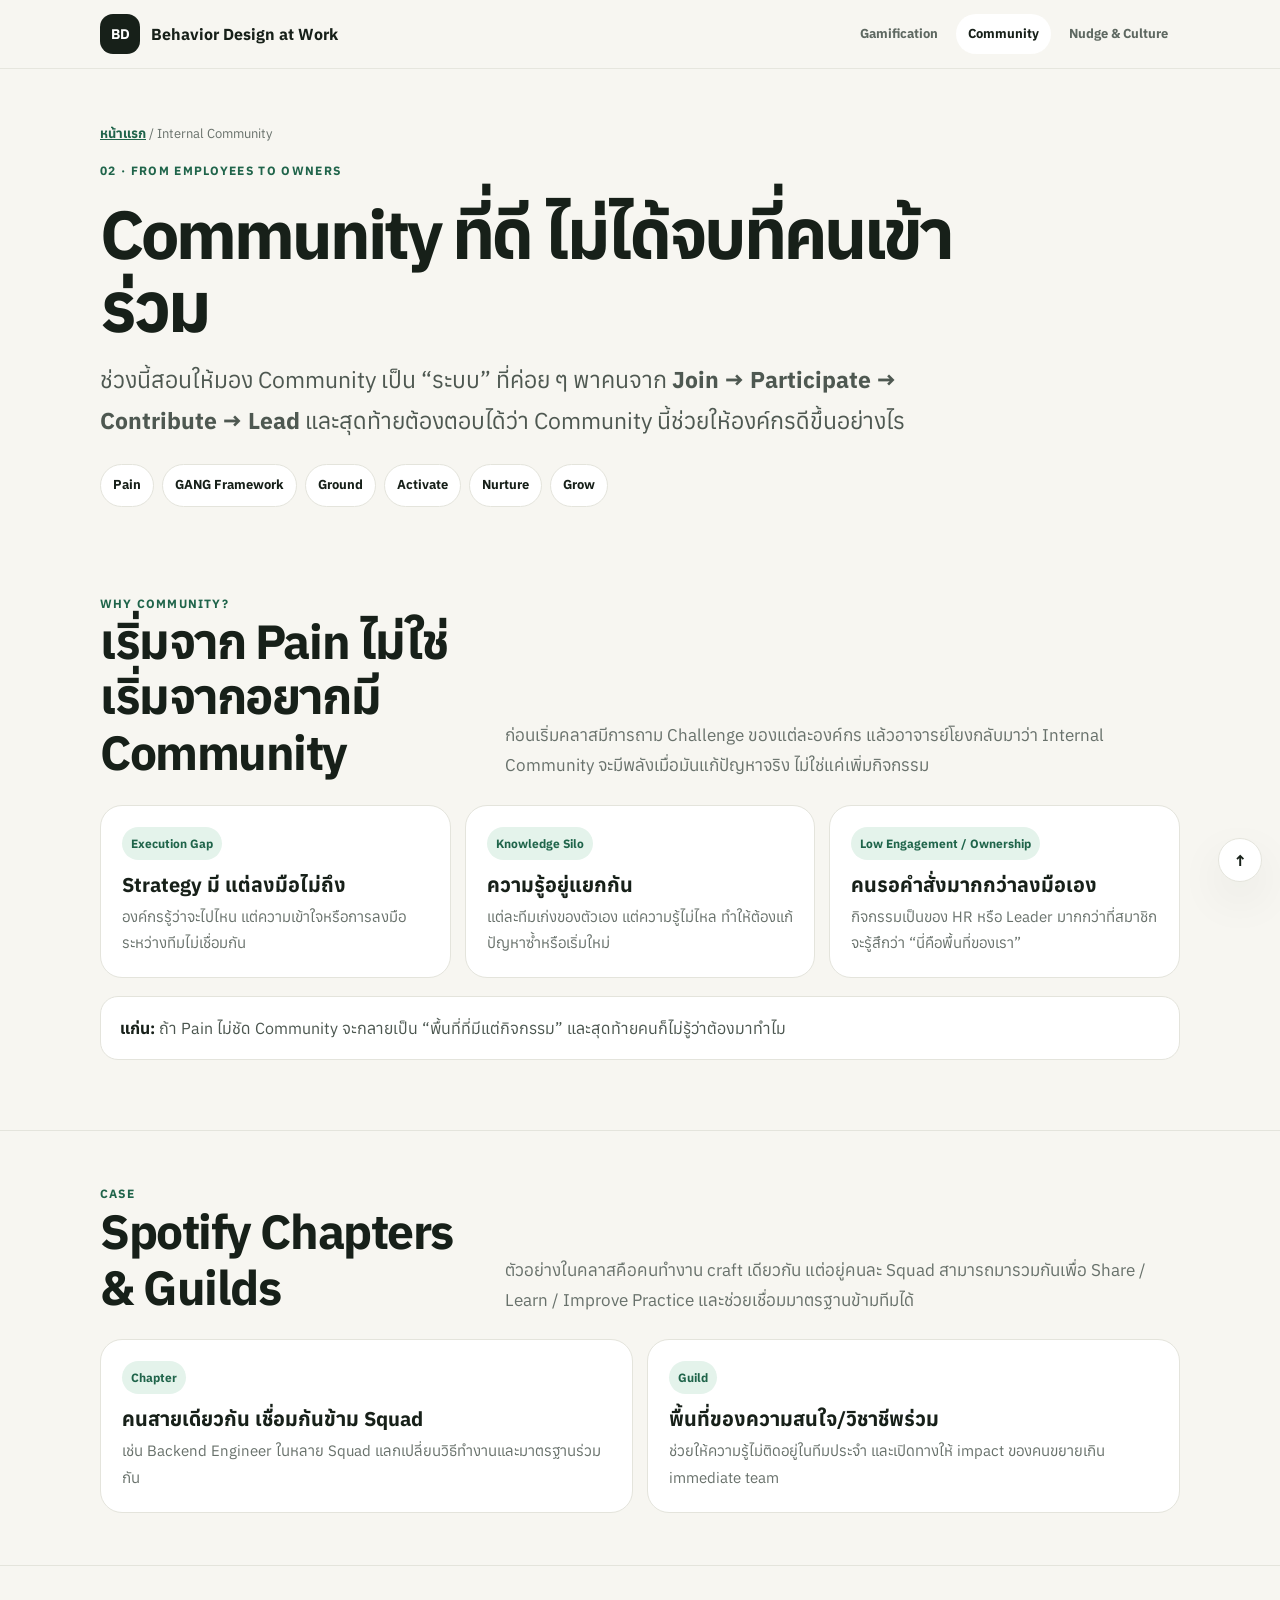
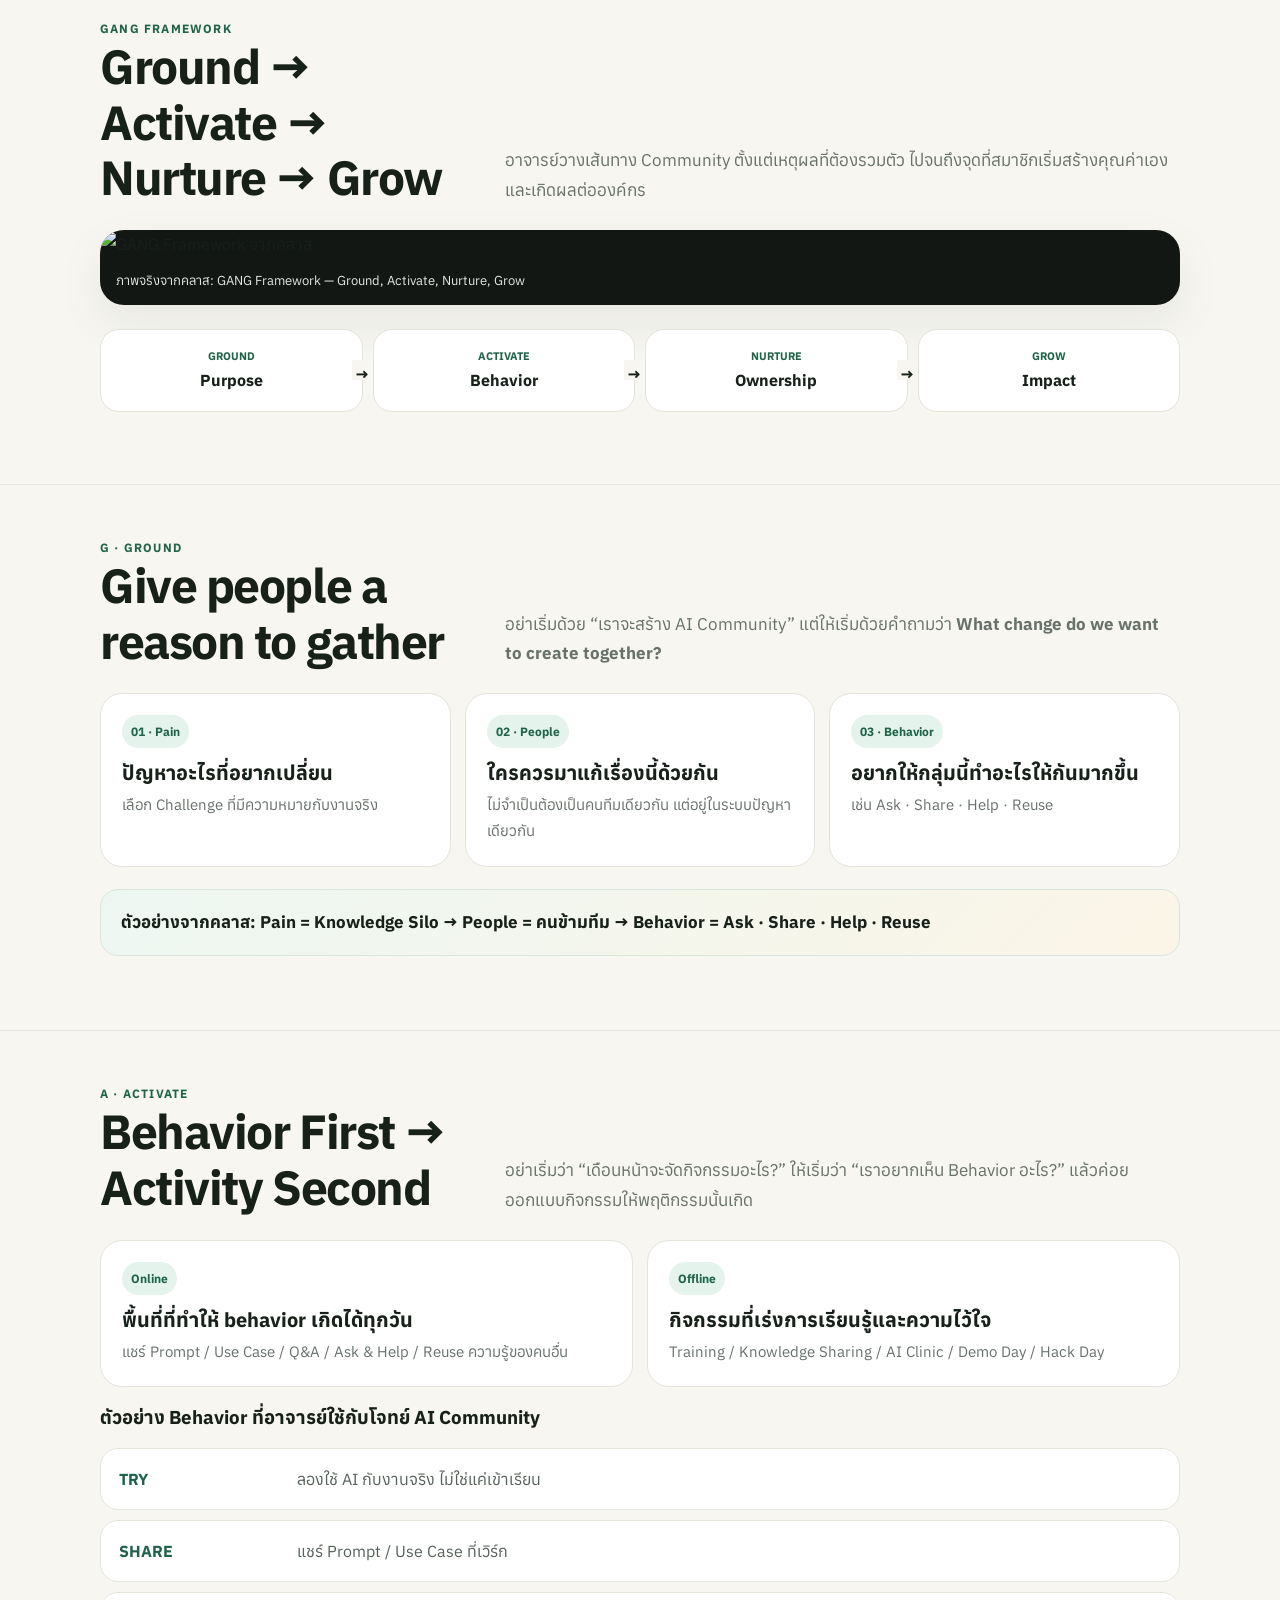
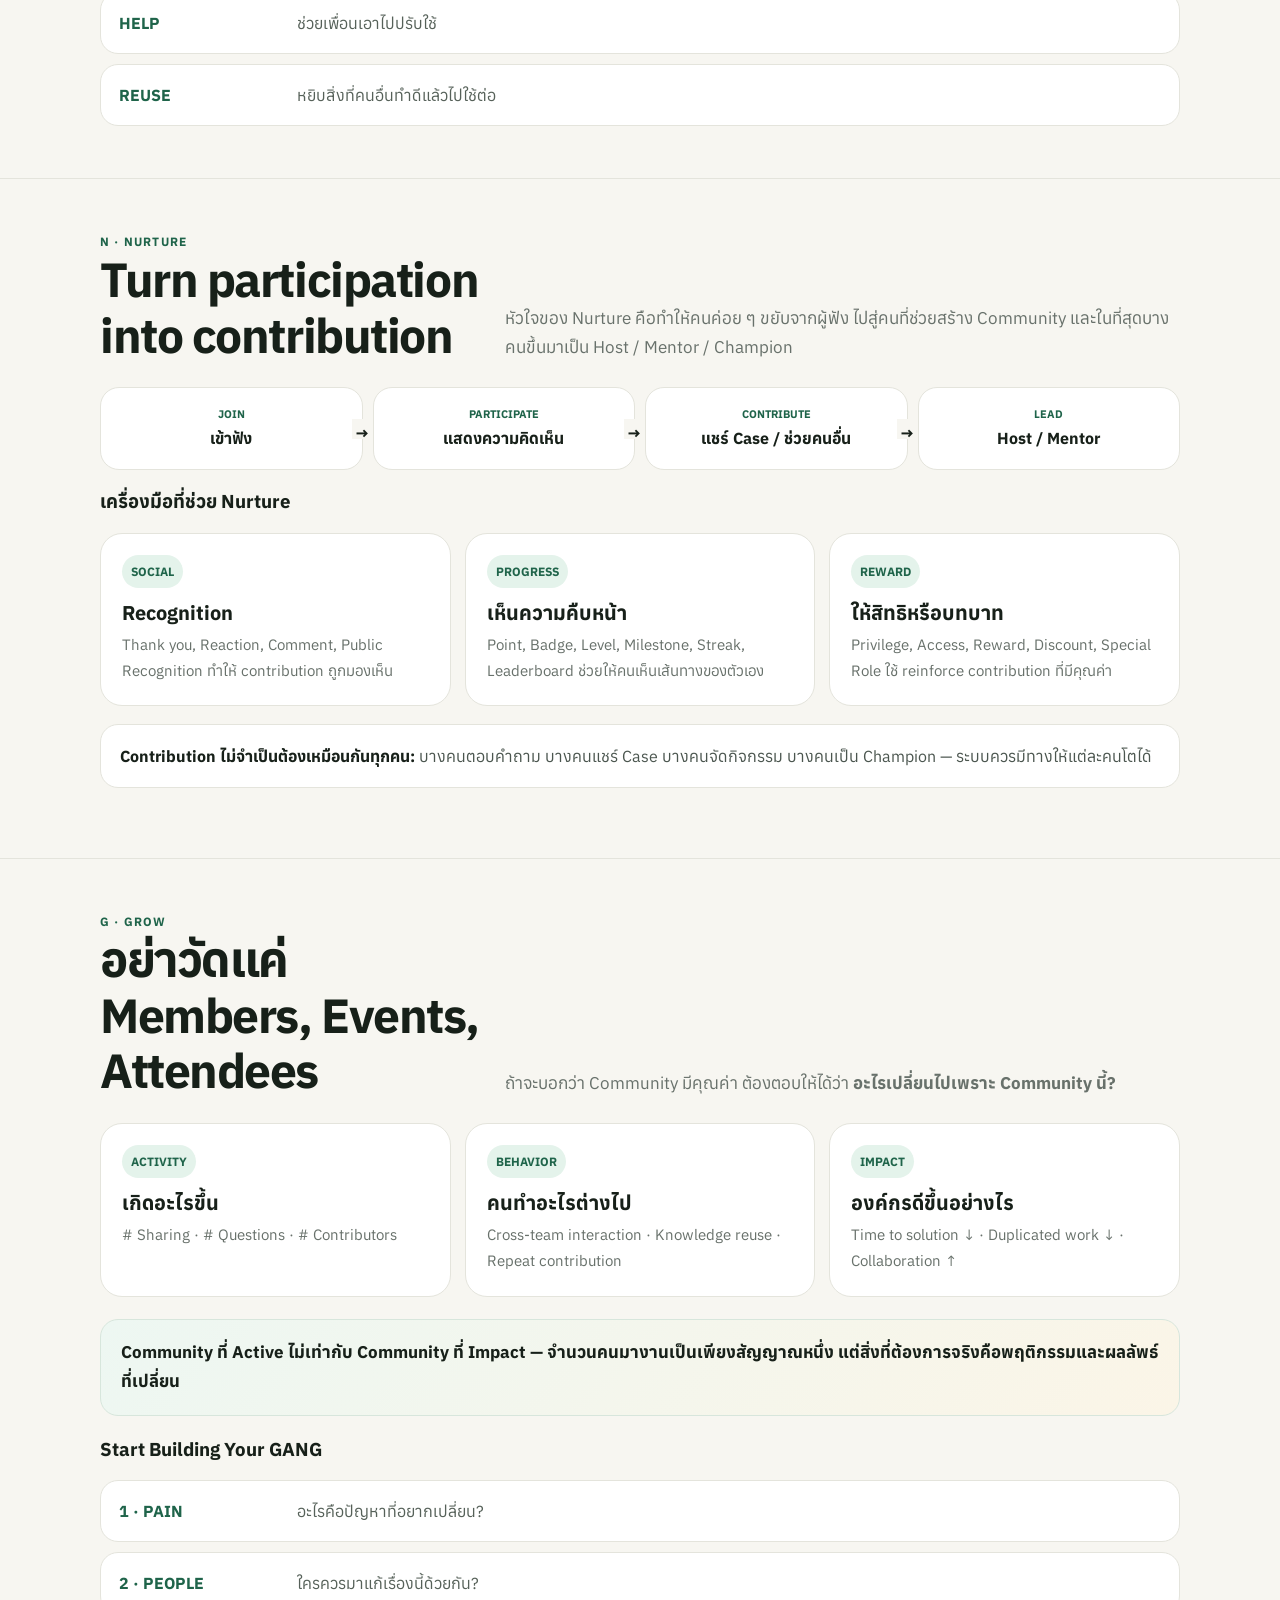
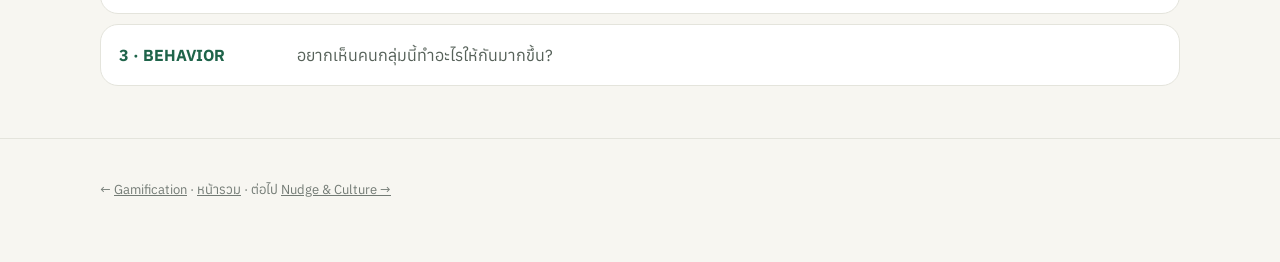
==== community.html @ e1702a8c "Add full Internal Community learning page" ====
<!doctype html><html lang="th"><head><meta charset="utf-8"><meta name="viewport" content="width=device-width,initial-scale=1"><meta name="theme-color" content="#f7f6f1"><title>Internal Community — Behavior Design at Work</title><meta name="description" content="สรุปคลาส Internal Community: Pain, Spotify Chapters & Guilds, GANG Framework, Ground Activate Nurture Grow และการวัด Impact"><link rel="stylesheet" href="style.css?v=20260823-3"></head><body id="top"><header class="top"><div class="wrap topin"><a class="brand" href="index.html"><span class="mark">BD</span><span>Behavior Design at Work</span></a><nav class="nav"><a href="gamification.html">Gamification</a><a class="active" href="community.html">Community</a><a href="nudge.html">Nudge & Culture</a></nav></div></header><main><section class="pageHero"><div class="wrap"><div class="crumb"><a href="index.html">หน้าแรก</a> / Internal Community</div><div class="eyebrow">02 · From Employees to Owners</div><h1>Community ที่ดี ไม่ได้จบที่คนเข้าร่วม</h1><p class="lead">ช่วงนี้สอนให้มอง Community เป็น “ระบบ” ที่ค่อย ๆ พาคนจาก <b>Join → Participate → Contribute → Lead</b> และสุดท้ายต้องตอบได้ว่า Community นี้ช่วยให้องค์กรดีขึ้นอย่างไร</p><div class="jump"><a href="#pain">Pain</a><a href="#gang">GANG Framework</a><a href="#ground">Ground</a><a href="#activate">Activate</a><a href="#nurture">Nurture</a><a href="#grow">Grow</a></div></div></section><section class="section" id="pain"><div class="wrap"><div class="sectionHead"><div><div class="kicker">Why Community?</div><h2>เริ่มจาก Pain ไม่ใช่เริ่มจากอยากมี Community</h2></div><p class="intro">ก่อนเริ่มคลาสมีการถาม Challenge ของแต่ละองค์กร แล้วอาจารย์โยงกลับมาว่า Internal Community จะมีพลังเมื่อมันแก้ปัญหาจริง ไม่ใช่แค่เพิ่มกิจกรรม</p></div><div class="grid3"><article class="concept"><span class="tag">Execution Gap</span><h3>Strategy มี แต่ลงมือไม่ถึง</h3><p>องค์กรรู้ว่าจะไปไหน แต่ความเข้าใจหรือการลงมือระหว่างทีมไม่เชื่อมกัน</p></article><article class="concept"><span class="tag">Knowledge Silo</span><h3>ความรู้อยู่แยกกัน</h3><p>แต่ละทีมเก่งของตัวเอง แต่ความรู้ไม่ไหล ทำให้ต้องแก้ปัญหาซ้ำหรือเริ่มใหม่</p></article><article class="concept"><span class="tag">Low Engagement / Ownership</span><h3>คนรอคำสั่งมากกว่าลงมือเอง</h3><p>กิจกรรมเป็นของ HR หรือ Leader มากกว่าที่สมาชิกจะรู้สึกว่า “นี่คือพื้นที่ของเรา”</p></article></div><div class="note"><b>แก่น:</b> ถ้า Pain ไม่ชัด Community จะกลายเป็น “พื้นที่ที่มีแต่กิจกรรม” และสุดท้ายคนก็ไม่รู้ว่าต้องมาทำไม</div></div></section><section class="section"><div class="wrap"><div class="sectionHead"><div><div class="kicker">Case</div><h2>Spotify Chapters & Guilds</h2></div><p class="intro">ตัวอย่างในคลาสคือคนทำงาน craft เดียวกัน แต่อยู่คนละ Squad สามารถมารวมกันเพื่อ Share / Learn / Improve Practice และช่วยเชื่อมมาตรฐานข้ามทีมได้</p></div><div class="grid2"><article class="concept"><span class="tag">Chapter</span><h3>คนสายเดียวกัน เชื่อมกันข้าม Squad</h3><p>เช่น Backend Engineer ในหลาย Squad แลกเปลี่ยนวิธีทำงานและมาตรฐานร่วมกัน</p></article><article class="concept"><span class="tag">Guild</span><h3>พื้นที่ของความสนใจ/วิชาชีพร่วม</h3><p>ช่วยให้ความรู้ไม่ติดอยู่ในทีมประจำ และเปิดทางให้ impact ของคนขยายเกิน immediate team</p></article></div></div></section><section class="section" id="gang"><div class="wrap"><div class="sectionHead"><div><div class="kicker">GANG Framework</div><h2>Ground → Activate → Nurture → Grow</h2></div><p class="intro">อาจารย์วางเส้นทาง Community ตั้งแต่เหตุผลที่ต้องรวมตัว ไปจนถึงจุดที่สมาชิกเริ่มสร้างคุณค่าเองและเกิดผลต่อองค์กร</p></div><figure class="figure"><img src="community.jpg?v=20260823-5" alt="GANG Framework จากคลาส"><figcaption class="figcap">ภาพจริงจากคลาส: GANG Framework — Ground, Activate, Nurture, Grow</figcaption></figure><div class="flow"><div class="step"><small>GROUND</small><strong>Purpose</strong></div><div class="step"><small>ACTIVATE</small><strong>Behavior</strong></div><div class="step"><small>NURTURE</small><strong>Ownership</strong></div><div class="step"><small>GROW</small><strong>Impact</strong></div></div></div></section><section class="section" id="ground"><div class="wrap"><div class="sectionHead"><div><div class="kicker">G · Ground</div><h2>Give people a reason to gather</h2></div><p class="intro">อย่าเริ่มด้วย “เราจะสร้าง AI Community” แต่ให้เริ่มด้วยคำถามว่า <b>What change do we want to create together?</b></p></div><div class="grid3"><article class="concept"><span class="tag">01 · Pain</span><h3>ปัญหาอะไรที่อยากเปลี่ยน</h3><p>เลือก Challenge ที่มีความหมายกับงานจริง</p></article><article class="concept"><span class="tag">02 · People</span><h3>ใครควรมาแก้เรื่องนี้ด้วยกัน</h3><p>ไม่จำเป็นต้องเป็นคนทีมเดียวกัน แต่อยู่ในระบบปัญหาเดียวกัน</p></article><article class="concept"><span class="tag">03 · Behavior</span><h3>อยากให้กลุ่มนี้ทำอะไรให้กันมากขึ้น</h3><p>เช่น Ask · Share · Help · Reuse</p></article></div><div class="callout">ตัวอย่างจากคลาส: Pain = Knowledge Silo → People = คนข้ามทีม → Behavior = Ask · Share · Help · Reuse</div></div></section><section class="section" id="activate"><div class="wrap"><div class="sectionHead"><div><div class="kicker">A · Activate</div><h2>Behavior First → Activity Second</h2></div><p class="intro">อย่าเริ่มว่า “เดือนหน้าจะจัดกิจกรรมอะไร?” ให้เริ่มว่า “เราอยากเห็น Behavior อะไร?” แล้วค่อยออกแบบกิจกรรมให้พฤติกรรมนั้นเกิด</p></div><div class="grid2"><article class="concept"><span class="tag">Online</span><h3>พื้นที่ที่ทำให้ behavior เกิดได้ทุกวัน</h3><p>แชร์ Prompt / Use Case / Q&A / Ask & Help / Reuse ความรู้ของคนอื่น</p></article><article class="concept"><span class="tag">Offline</span><h3>กิจกรรมที่เร่งการเรียนรู้และความไว้ใจ</h3><p>Training / Knowledge Sharing / AI Clinic / Demo Day / Hack Day</p></article></div><h3>ตัวอย่าง Behavior ที่อาจารย์ใช้กับโจทย์ AI Community</h3><div class="list"><div class="row"><b>TRY</b><p>ลองใช้ AI กับงานจริง ไม่ใช่แค่เข้าเรียน</p></div><div class="row"><b>SHARE</b><p>แชร์ Prompt / Use Case ที่เวิร์ก</p></div><div class="row"><b>HELP</b><p>ช่วยเพื่อนเอาไปปรับใช้</p></div><div class="row"><b>REUSE</b><p>หยิบสิ่งที่คนอื่นทำดีแล้วไปใช้ต่อ</p></div></div></div></section><section class="section" id="nurture"><div class="wrap"><div class="sectionHead"><div><div class="kicker">N · Nurture</div><h2>Turn participation into contribution</h2></div><p class="intro">หัวใจของ Nurture คือทำให้คนค่อย ๆ ขยับจากผู้ฟัง ไปสู่คนที่ช่วยสร้าง Community และในที่สุดบางคนขึ้นมาเป็น Host / Mentor / Champion</p></div><div class="flow"><div class="step"><small>JOIN</small><strong>เข้าฟัง</strong></div><div class="step"><small>PARTICIPATE</small><strong>แสดงความคิดเห็น</strong></div><div class="step"><small>CONTRIBUTE</small><strong>แชร์ Case / ช่วยคนอื่น</strong></div><div class="step"><small>LEAD</small><strong>Host / Mentor</strong></div></div><h3>เครื่องมือที่ช่วย Nurture</h3><div class="grid3"><article class="concept"><span class="tag">SOCIAL</span><h3>Recognition</h3><p>Thank you, Reaction, Comment, Public Recognition ทำให้ contribution ถูกมองเห็น</p></article><article class="concept"><span class="tag">PROGRESS</span><h3>เห็นความคืบหน้า</h3><p>Point, Badge, Level, Milestone, Streak, Leaderboard ช่วยให้คนเห็นเส้นทางของตัวเอง</p></article><article class="concept"><span class="tag">REWARD</span><h3>ให้สิทธิหรือบทบาท</h3><p>Privilege, Access, Reward, Discount, Special Role ใช้ reinforce contribution ที่มีคุณค่า</p></article></div><div class="note"><b>Contribution ไม่จำเป็นต้องเหมือนกันทุกคน:</b> บางคนตอบคำถาม บางคนแชร์ Case บางคนจัดกิจกรรม บางคนเป็น Champion — ระบบควรมีทางให้แต่ละคนโตได้</div></div></section><section class="section" id="grow"><div class="wrap"><div class="sectionHead"><div><div class="kicker">G · Grow</div><h2>อย่าวัดแค่ Members, Events, Attendees</h2></div><p class="intro">ถ้าจะบอกว่า Community มีคุณค่า ต้องตอบให้ได้ว่า <b>อะไรเปลี่ยนไปเพราะ Community นี้?</b></p></div><div class="grid3"><article class="concept"><span class="tag">ACTIVITY</span><h3>เกิดอะไรขึ้น</h3><p># Sharing · # Questions · # Contributors</p></article><article class="concept"><span class="tag">BEHAVIOR</span><h3>คนทำอะไรต่างไป</h3><p>Cross-team interaction · Knowledge reuse · Repeat contribution</p></article><article class="concept"><span class="tag">IMPACT</span><h3>องค์กรดีขึ้นอย่างไร</h3><p>Time to solution ↓ · Duplicated work ↓ · Collaboration ↑</p></article></div><div class="callout">Community ที่ Active ไม่เท่ากับ Community ที่ Impact — จำนวนคนมางานเป็นเพียงสัญญาณหนึ่ง แต่สิ่งที่ต้องการจริงคือพฤติกรรมและผลลัพธ์ที่เปลี่ยน</div><h3>Start Building Your GANG</h3><div class="list"><div class="row"><b>1 · PAIN</b><p>อะไรคือปัญหาที่อยากเปลี่ยน?</p></div><div class="row"><b>2 · PEOPLE</b><p>ใครควรมาแก้เรื่องนี้ด้วยกัน?</p></div><div class="row"><b>3 · BEHAVIOR</b><p>อยากเห็นคนกลุ่มนี้ทำอะไรให้กันมากขึ้น?</p></div></div></div></section></main><footer class="footer"><div class="wrap">← <a href="gamification.html">Gamification</a> · <a href="index.html">หน้ารวม</a> · ต่อไป <a href="nudge.html">Nudge & Culture →</a></div></footer><a class="backtop" href="#top">↑</a></body></html>
---- style.css ----
@import url('https://fonts.googleapis.com/css2?family=Anuphan:wght@400;500;600;700;800&display=swap');
:root{--bg:#f7f6f1;--paper:#fffefa;--ink:#172019;--muted:#68716b;--line:#e4e4dc;--green:#1f644a;--mint:#e4f3eb;--blue:#315d86;--bluebg:#eaf1f7;--gold:#9d711a;--goldbg:#f7edd9;--red:#944246;--redbg:#f6e8e8;--shadow:0 18px 48px rgba(26,38,30,.07)}*{box-sizing:border-box}html{scroll-behavior:smooth}body{margin:0;background:var(--bg);color:var(--ink);font-family:'Anuphan',system-ui,sans-serif;line-height:1.75;-webkit-font-smoothing:antialiased}a{color:inherit}img{max-width:100%;display:block}.wrap{width:min(1080px,calc(100% - 32px));margin:auto}.top{position:sticky;top:0;z-index:60;background:rgba(247,246,241,.94);backdrop-filter:blur(16px);border-bottom:1px solid rgba(228,228,220,.9)}.topin{min-height:68px;display:flex;align-items:center;gap:14px}.brand{display:flex;align-items:center;gap:11px;text-decoration:none;font-weight:800}.mark{width:40px;height:40px;border-radius:13px;background:var(--ink);color:white;display:grid;place-items:center;font-size:14px;font-weight:800}.nav{margin-left:auto;display:flex;gap:6px;align-items:center}.nav a{text-decoration:none;color:#5e6861;font-size:13px;font-weight:700;padding:9px 12px;border-radius:999px}.nav a:hover,.nav a.active{background:white;color:var(--ink)}.hero{padding:64px 0 38px}.eyebrow{font-size:12px;font-weight:800;letter-spacing:.11em;text-transform:uppercase;color:var(--green)}.event{display:inline-flex;margin-top:12px;border:1px solid var(--line);background:#fff;border-radius:999px;padding:8px 12px;color:#49534d;font-size:13px;font-weight:600}h1{font-size:clamp(42px,7vw,76px);line-height:1.07;letter-spacing:-.045em;margin:17px 0 16px;max-width:930px}h2{font-size:clamp(30px,4.3vw,48px);line-height:1.16;letter-spacing:-.03em;margin:0}h3{line-height:1.25}.lead{font-size:clamp(18px,2.1vw,23px);color:#4e5851;max-width:880px;margin:0}.pageHero{padding:54px 0 34px}.pageHero h1{font-size:clamp(40px,6vw,68px)}.crumb{font-size:13px;color:var(--muted);margin-bottom:14px}.crumb a{color:var(--green);font-weight:700}.jump{display:flex;gap:8px;flex-wrap:wrap;margin-top:24px}.jump a{font-size:13px;text-decoration:none;font-weight:700;background:white;border:1px solid var(--line);padding:9px 12px;border-radius:999px}.heroGrid{display:grid;grid-template-columns:1.08fr .92fr;gap:20px;margin-top:34px;align-items:stretch}.card,.photo,.summary{background:var(--paper);border:1px solid var(--line);border-radius:26px;box-shadow:var(--shadow)}.summary{padding:27px}.summary h3{margin:0 0 10px;font-size:21px}.summary ul{margin:0;padding-left:1.15em}.summary li{margin:8px 0}.photo{overflow:hidden;position:relative;min-height:320px}.photo img{width:100%;height:100%;object-fit:cover}.cap{position:absolute;left:13px;bottom:13px;color:#fff;background:rgba(16,22,18,.82);border-radius:999px;padding:7px 11px;font-size:12px;font-weight:600}.section{padding:52px 0}.section+.section{border-top:1px solid var(--line)}.sectionHead{display:grid;grid-template-columns:.72fr 1.28fr;gap:26px;align-items:end;margin-bottom:24px}.kicker{font-size:12px;font-weight:800;letter-spacing:.1em;text-transform:uppercase;color:var(--green)}.intro{margin:0;color:var(--muted);font-size:17px;max-width:720px}.quick{display:grid;grid-template-columns:repeat(3,1fr);gap:12px;margin:22px 0}.q{background:white;border:1px solid var(--line);border-radius:20px;padding:19px}.q b{display:block;color:var(--green);font-size:14px;margin-bottom:6px}.q p{margin:0;color:#505b53;font-size:15px}.figure{margin:24px 0;background:#121714;border-radius:24px;overflow:hidden;box-shadow:var(--shadow)}.figure img{width:100%;max-height:590px;object-fit:cover}.figcap{padding:12px 16px;color:#e2e7e3;font-size:13px}.grid2{display:grid;grid-template-columns:repeat(2,1fr);gap:14px}.grid3{display:grid;grid-template-columns:repeat(3,1fr);gap:14px}.concept{background:white;border:1px solid var(--line);border-radius:22px;padding:21px}.concept .tag{display:inline-flex;padding:6px 9px;border-radius:999px;background:var(--mint);color:var(--green);font-size:12px;font-weight:800}.concept h3{font-size:20px;margin:12px 0 7px}.concept p{margin:0;color:var(--muted);font-size:15px}.use{margin-top:13px;padding-top:13px;border-top:1px dashed var(--line);font-size:14px;color:#3f4a42}.toolkit{display:grid;grid-template-columns:repeat(3,1fr);gap:14px}.group{background:white;border:1px solid var(--line);border-radius:23px;padding:21px}.group.m{border-top:5px solid var(--green)}.group.a{border-top:5px solid var(--blue)}.group.f{border-top:5px solid var(--gold)}.group h3{font-size:21px;margin:0}.group>.desc{font-size:14px;color:var(--muted);margin:4px 0 15px}.chips{display:flex;flex-direction:column;gap:9px}.chip{padding:12px;border-radius:14px;background:#f4f4ef;border:1px solid #e8e8e1}.chip strong{display:block;font-size:14px}.chip span{display:block;font-size:13px;color:#69726c;margin-top:3px}.flow{display:grid;grid-template-columns:repeat(4,1fr);gap:10px;margin:20px 0}.step{background:#fff;border:1px solid var(--line);border-radius:19px;text-align:center;padding:17px;position:relative}.step small{display:block;color:var(--green);font-weight:800;font-size:11px}.step strong{font-size:16px}.step:not(:last-child):after{content:'→';position:absolute;right:-10px;top:50%;transform:translateY(-50%);width:20px;height:20px;background:var(--bg);display:grid;place-items:center;font-weight:900}.callout{margin:22px 0;padding:18px 20px;border-radius:18px;background:linear-gradient(135deg,#edf7f2,#fbf5e7);border:1px solid #d7e6dc;font-size:17px;font-weight:700}.note{margin:18px 0;padding:17px 19px;border-radius:18px;background:#fff;border:1px solid var(--line);color:#4b564f}.note b{color:var(--ink)}.east{display:grid;grid-template-columns:repeat(4,1fr);gap:11px}.e{background:white;border:1px solid var(--line);border-radius:20px;padding:18px}.e strong{display:block;font-size:24px;margin-bottom:5px}.e p{margin:0;color:var(--muted);font-size:14px}.e.easy{border-top:5px solid var(--green)}.e.att{border-top:5px solid var(--gold)}.e.soc{border-top:5px solid var(--blue)}.e.time{border-top:5px solid var(--red)}.list{display:grid;gap:10px}.row{display:grid;grid-template-columns:160px 1fr;gap:18px;background:white;border:1px solid var(--line);border-radius:18px;padding:16px 18px}.row b{color:var(--green)}.row p{margin:0;color:#566159}.ctaGrid{display:grid;grid-template-columns:repeat(3,1fr);gap:14px;margin-top:24px}.topic{display:block;text-decoration:none;background:white;border:1px solid var(--line);border-radius:24px;padding:23px;transition:.18s ease;box-shadow:0 10px 30px rgba(25,35,29,.04)}.topic:hover{transform:translateY(-3px);box-shadow:var(--shadow)}.topic .num{font-size:12px;color:var(--green);font-weight:800;letter-spacing:.08em}.topic h3{font-size:24px;margin:9px 0 7px}.topic p{margin:0;color:var(--muted)}.topic .go{display:inline-flex;margin-top:15px;color:var(--green);font-weight:800;font-size:14px}.footer{padding:40px 0 60px;color:#737b75;font-size:13px;border-top:1px solid var(--line)}.backtop{position:fixed;right:18px;bottom:18px;width:44px;height:44px;border-radius:50%;background:white;border:1px solid var(--line);display:grid;place-items:center;text-decoration:none;box-shadow:var(--shadow);font-weight:900}
@media(max-width:820px){.wrap{width:min(100% - 24px,1080px)}.topin{min-height:62px}.nav{display:none}.hero,.pageHero{padding-top:40px}.hero h1,.pageHero h1{font-size:42px}.heroGrid,.sectionHead{grid-template-columns:1fr}.photo{min-height:235px}.quick,.grid2,.grid3,.toolkit,.east,.ctaGrid{grid-template-columns:1fr}.flow{grid-template-columns:1fr 1fr}.step:nth-child(2):after{display:none}.section{padding:42px 0}.intro{font-size:16px}.row{grid-template-columns:1fr;gap:5px}.figure img{max-height:none}}
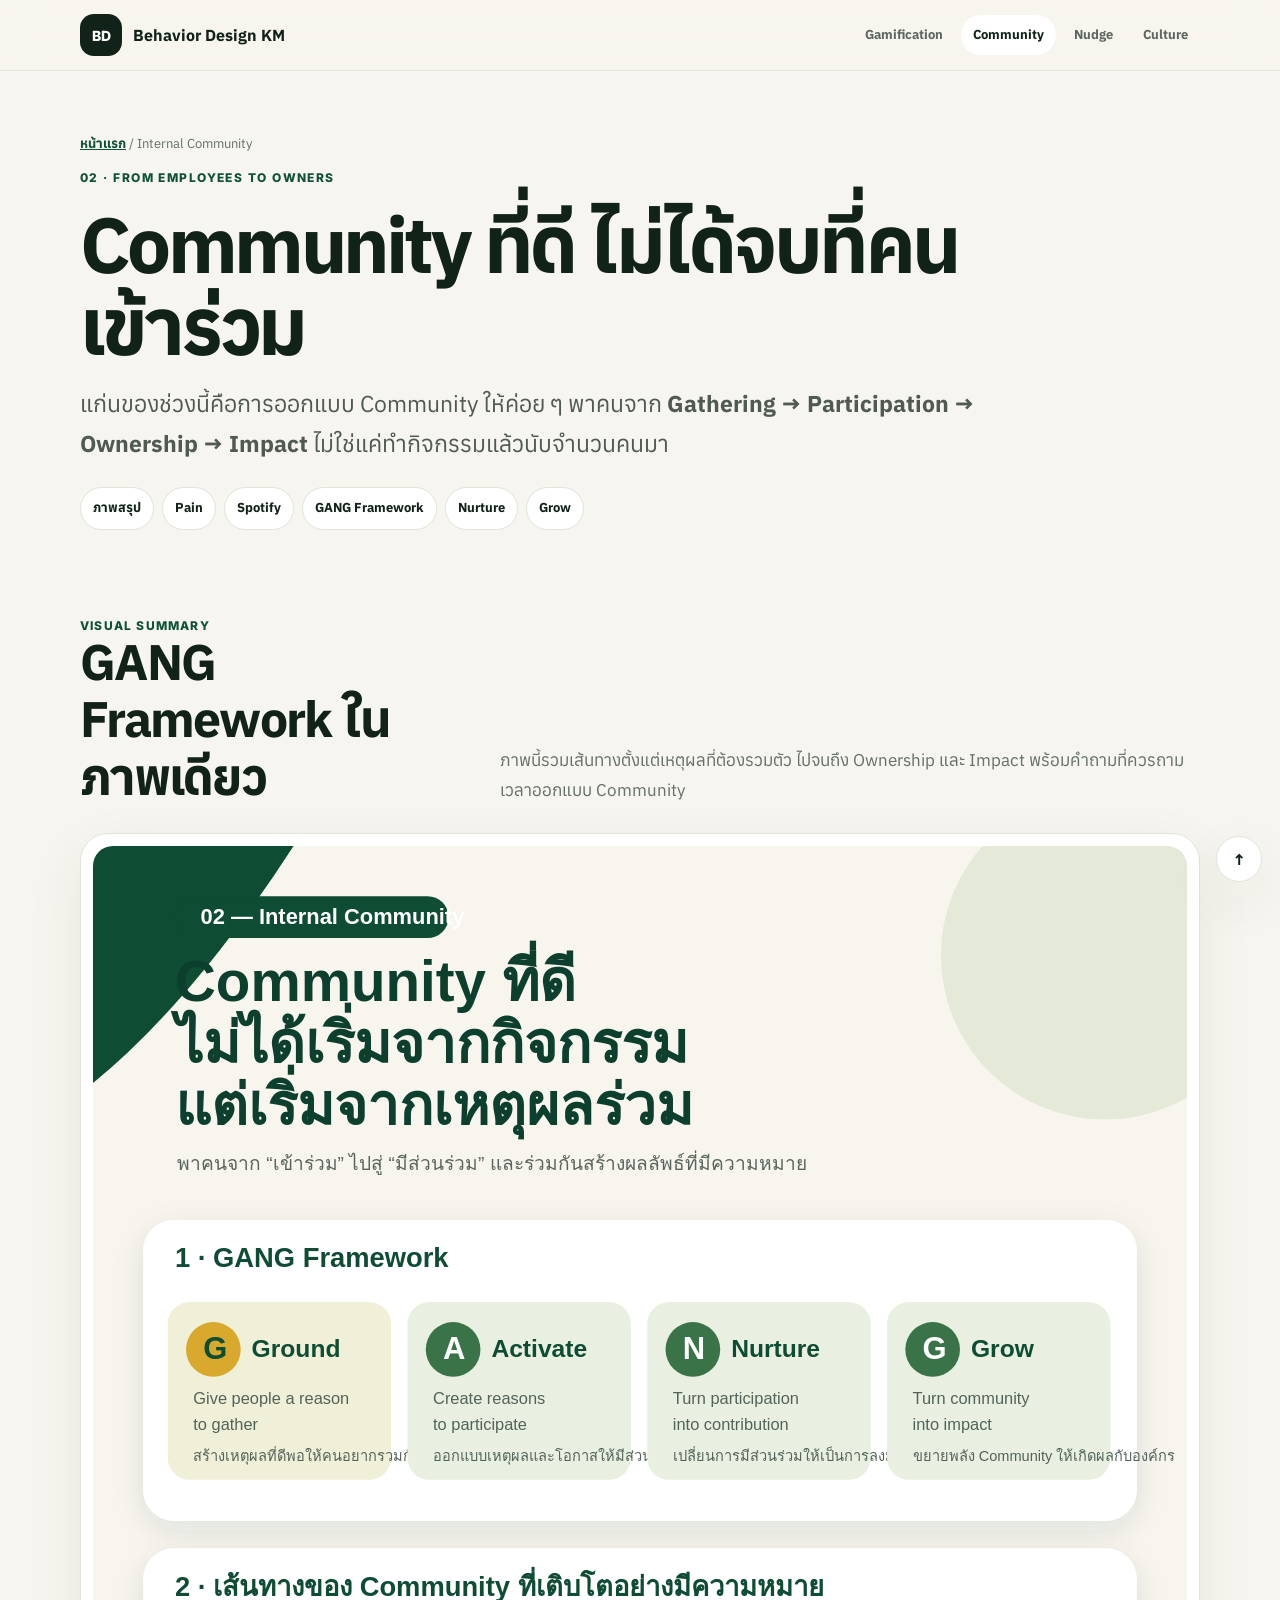
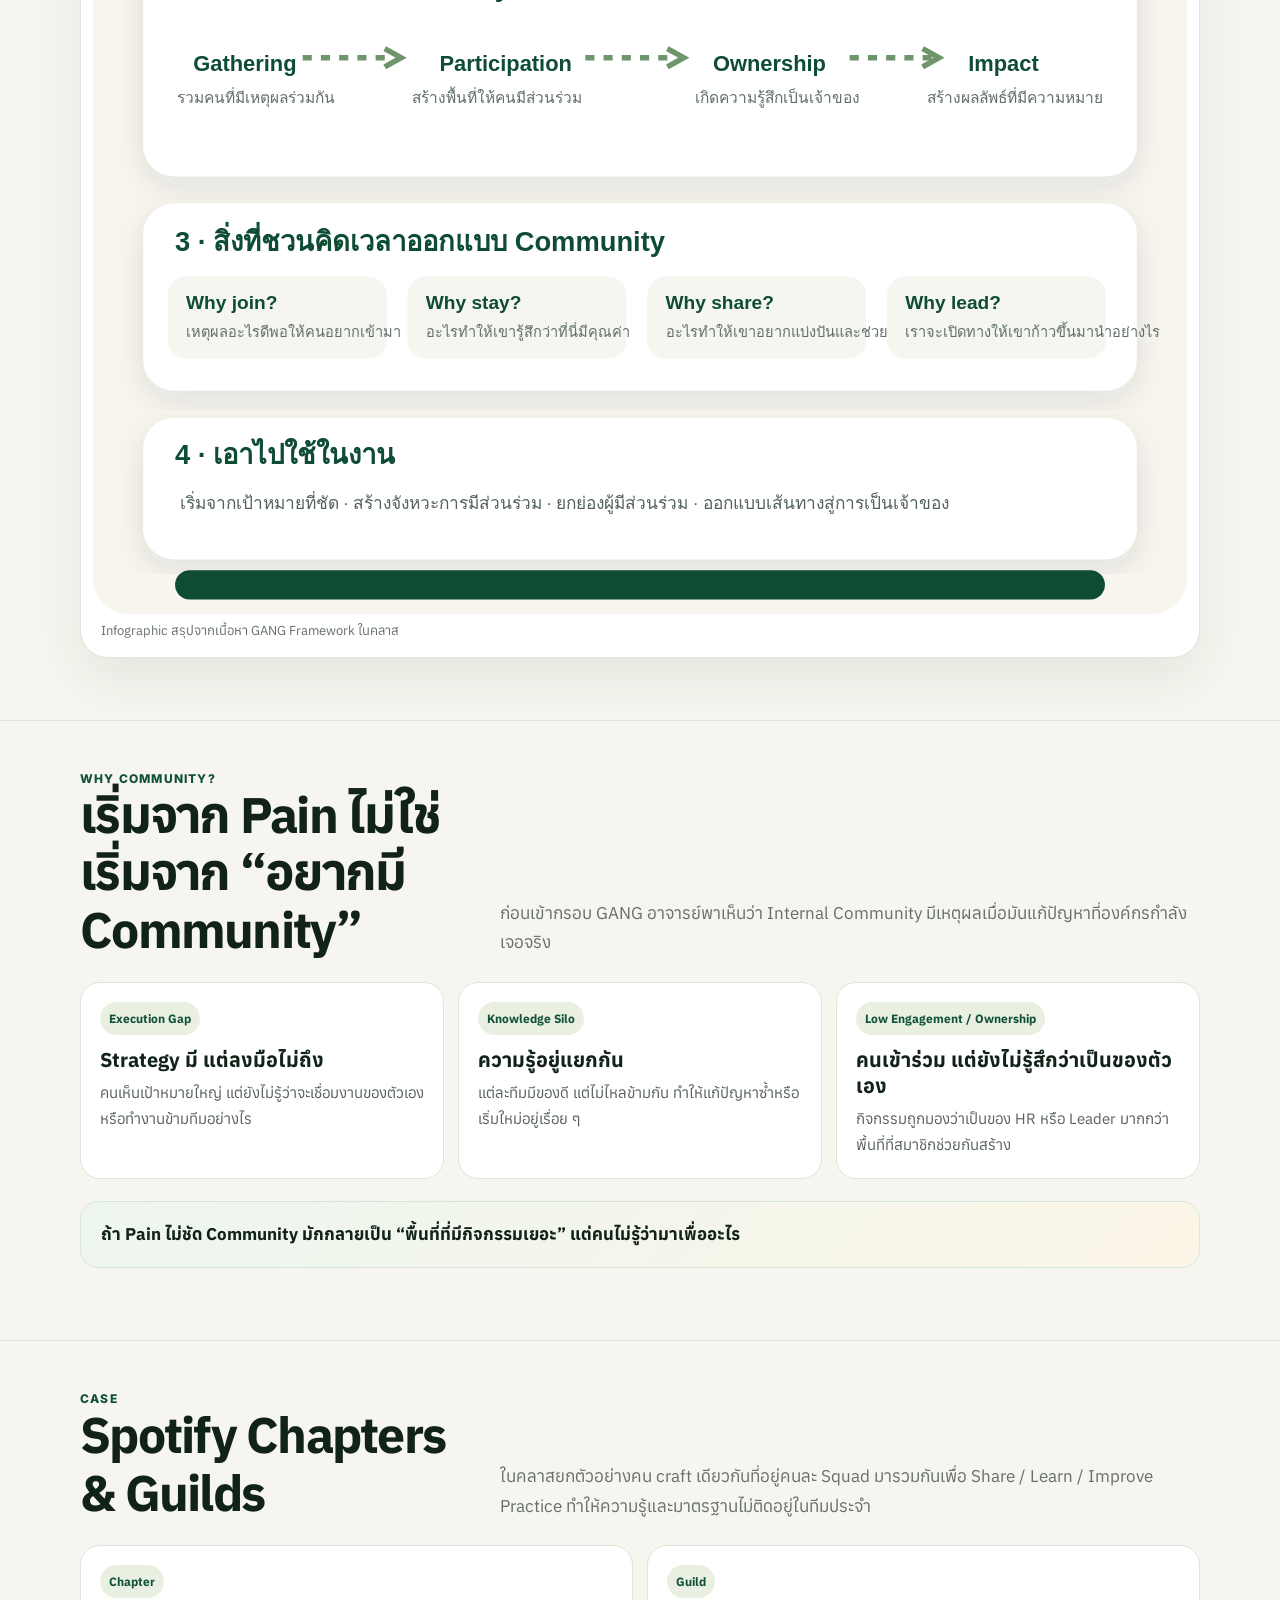
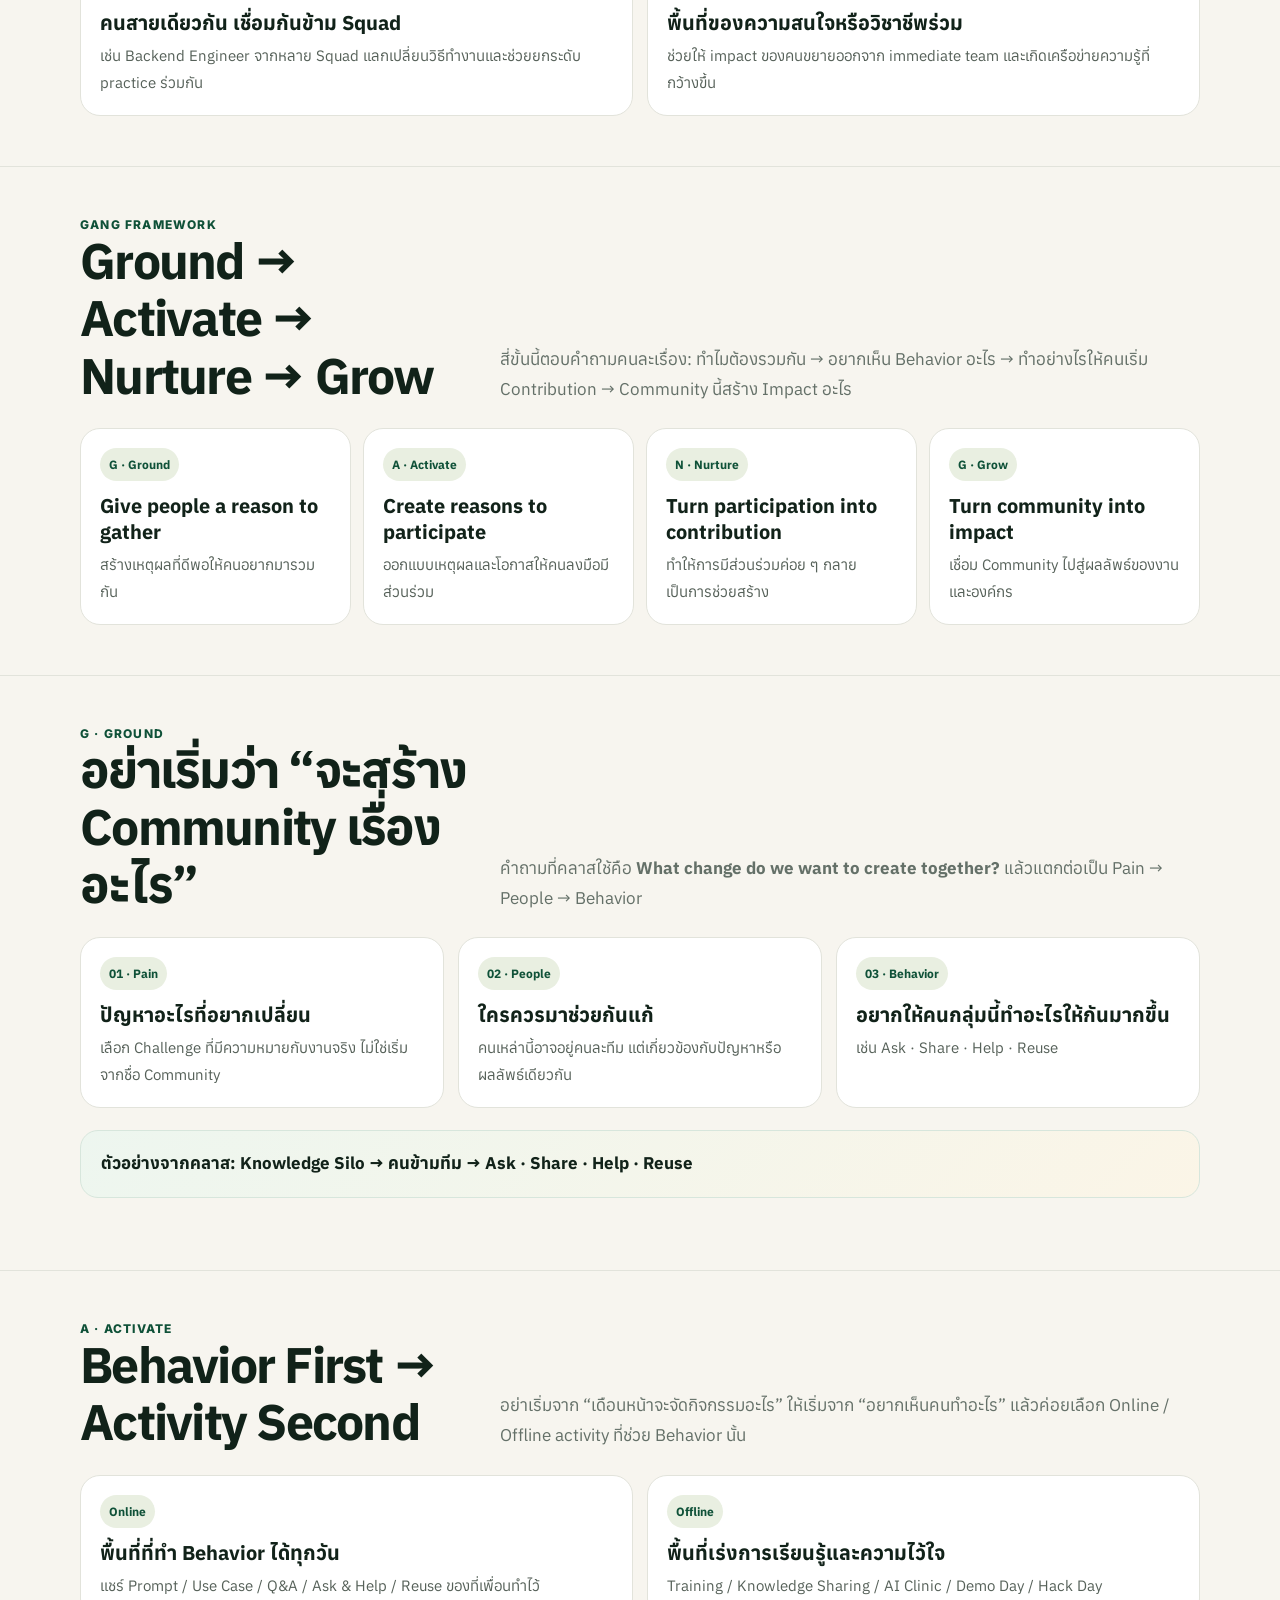
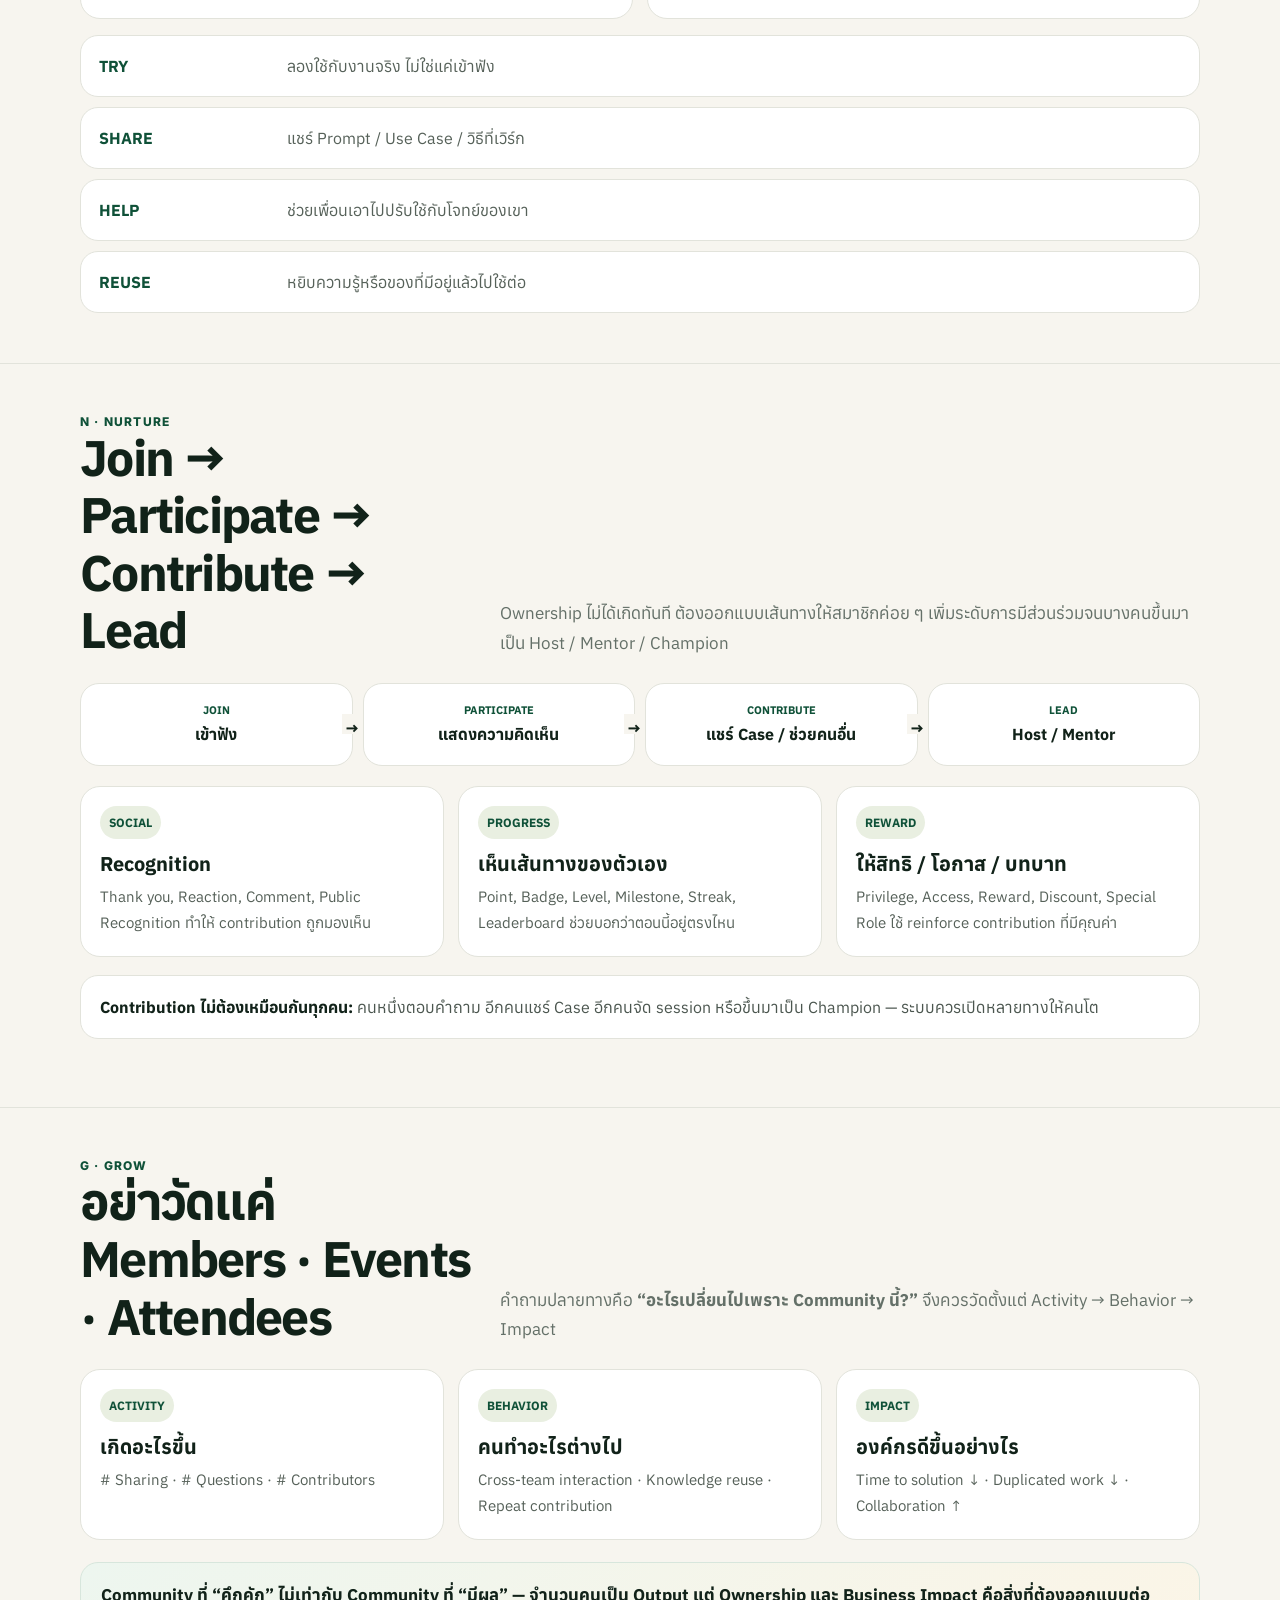
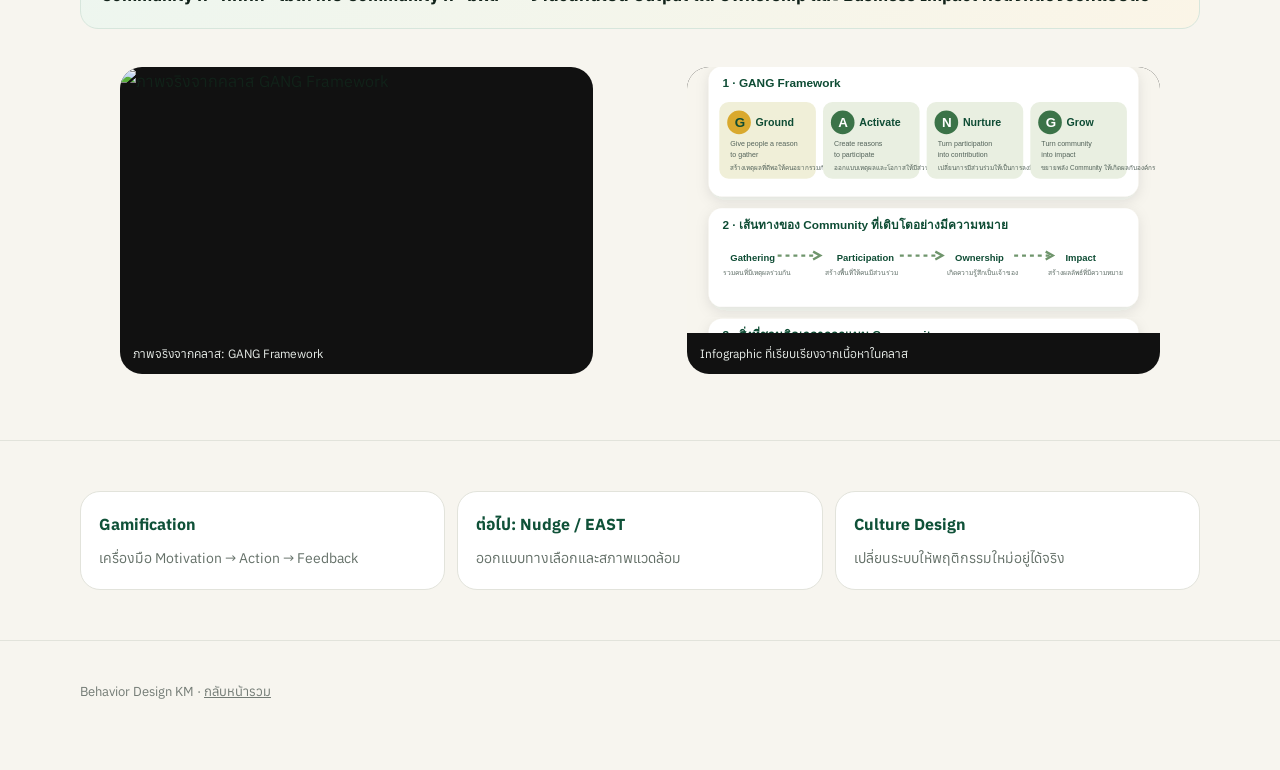
==== commit 81e8a4d5: "Redesign Community page with GANG infographic and deeper class notes" ====
--- a/community.html
+++ b/community.html
@@ -1 +1 @@
-<!doctype html><html lang="th"><head><meta charset="utf-8"><meta name="viewport" content="width=device-width,initial-scale=1"><meta name="theme-color" content="#f7f6f1"><title>Internal Community — Behavior Design at Work</title><meta name="description" content="สรุปคลาส Internal Community: Pain, Spotify Chapters & Guilds, GANG Framework, Ground Activate Nurture Grow และการวัด Impact"><link rel="stylesheet" href="style.css?v=20260823-3"></head><body id="top"><header class="top"><div class="wrap topin"><a class="brand" href="index.html"><span class="mark">BD</span><span>Behavior Design at Work</span></a><nav class="nav"><a href="gamification.html">Gamification</a><a class="active" href="community.html">Community</a><a href="nudge.html">Nudge & Culture</a></nav></div></header><main><section class="pageHero"><div class="wrap"><div class="crumb"><a href="index.html">หน้าแรก</a> / Internal Community</div><div class="eyebrow">02 · From Employees to Owners</div><h1>Community ที่ดี ไม่ได้จบที่คนเข้าร่วม</h1><p class="lead">ช่วงนี้สอนให้มอง Community เป็น “ระบบ” ที่ค่อย ๆ พาคนจาก <b>Join → Participate → Contribute → Lead</b> และสุดท้ายต้องตอบได้ว่า Community นี้ช่วยให้องค์กรดีขึ้นอย่างไร</p><div class="jump"><a href="#pain">Pain</a><a href="#gang">GANG Framework</a><a href="#ground">Ground</a><a href="#activate">Activate</a><a href="#nurture">Nurture</a><a href="#grow">Grow</a></div></div></section><section class="section" id="pain"><div class="wrap"><div class="sectionHead"><div><div class="kicker">Why Community?</div><h2>เริ่มจาก Pain ไม่ใช่เริ่มจากอยากมี Community</h2></div><p class="intro">ก่อนเริ่มคลาสมีการถาม Challenge ของแต่ละองค์กร แล้วอาจารย์โยงกลับมาว่า Internal Community จะมีพลังเมื่อมันแก้ปัญหาจริง ไม่ใช่แค่เพิ่มกิจกรรม</p></div><div class="grid3"><article class="concept"><span class="tag">Execution Gap</span><h3>Strategy มี แต่ลงมือไม่ถึง</h3><p>องค์กรรู้ว่าจะไปไหน แต่ความเข้าใจหรือการลงมือระหว่างทีมไม่เชื่อมกัน</p></article><article class="concept"><span class="tag">Knowledge Silo</span><h3>ความรู้อยู่แยกกัน</h3><p>แต่ละทีมเก่งของตัวเอง แต่ความรู้ไม่ไหล ทำให้ต้องแก้ปัญหาซ้ำหรือเริ่มใหม่</p></article><article class="concept"><span class="tag">Low Engagement / Ownership</span><h3>คนรอคำสั่งมากกว่าลงมือเอง</h3><p>กิจกรรมเป็นของ HR หรือ Leader มากกว่าที่สมาชิกจะรู้สึกว่า “นี่คือพื้นที่ของเรา”</p></article></div><div class="note"><b>แก่น:</b> ถ้า Pain ไม่ชัด Community จะกลายเป็น “พื้นที่ที่มีแต่กิจกรรม” และสุดท้ายคนก็ไม่รู้ว่าต้องมาทำไม</div></div></section><section class="section"><div class="wrap"><div class="sectionHead"><div><div class="kicker">Case</div><h2>Spotify Chapters & Guilds</h2></div><p class="intro">ตัวอย่างในคลาสคือคนทำงาน craft เดียวกัน แต่อยู่คนละ Squad สามารถมารวมกันเพื่อ Share / Learn / Improve Practice และช่วยเชื่อมมาตรฐานข้ามทีมได้</p></div><div class="grid2"><article class="concept"><span class="tag">Chapter</span><h3>คนสายเดียวกัน เชื่อมกันข้าม Squad</h3><p>เช่น Backend Engineer ในหลาย Squad แลกเปลี่ยนวิธีทำงานและมาตรฐานร่วมกัน</p></article><article class="concept"><span class="tag">Guild</span><h3>พื้นที่ของความสนใจ/วิชาชีพร่วม</h3><p>ช่วยให้ความรู้ไม่ติดอยู่ในทีมประจำ และเปิดทางให้ impact ของคนขยายเกิน immediate team</p></article></div></div></section><section class="section" id="gang"><div class="wrap"><div class="sectionHead"><div><div class="kicker">GANG Framework</div><h2>Ground → Activate → Nurture → Grow</h2></div><p class="intro">อาจารย์วางเส้นทาง Community ตั้งแต่เหตุผลที่ต้องรวมตัว ไปจนถึงจุดที่สมาชิกเริ่มสร้างคุณค่าเองและเกิดผลต่อองค์กร</p></div><figure class="figure"><img src="community.jpg?v=20260823-5" alt="GANG Framework จากคลาส"><figcaption class="figcap">ภาพจริงจากคลาส: GANG Framework — Ground, Activate, Nurture, Grow</figcaption></figure><div class="flow"><div class="step"><small>GROUND</small><strong>Purpose</strong></div><div class="step"><small>ACTIVATE</small><strong>Behavior</strong></div><div class="step"><small>NURTURE</small><strong>Ownership</strong></div><div class="step"><small>GROW</small><strong>Impact</strong></div></div></div></section><section class="section" id="ground"><div class="wrap"><div class="sectionHead"><div><div class="kicker">G · Ground</div><h2>Give people a reason to gather</h2></div><p class="intro">อย่าเริ่มด้วย “เราจะสร้าง AI Community” แต่ให้เริ่มด้วยคำถามว่า <b>What change do we want to create together?</b></p></div><div class="grid3"><article class="concept"><span class="tag">01 · Pain</span><h3>ปัญหาอะไรที่อยากเปลี่ยน</h3><p>เลือก Challenge ที่มีความหมายกับงานจริง</p></article><article class="concept"><span class="tag">02 · People</span><h3>ใครควรมาแก้เรื่องนี้ด้วยกัน</h3><p>ไม่จำเป็นต้องเป็นคนทีมเดียวกัน แต่อยู่ในระบบปัญหาเดียวกัน</p></article><article class="concept"><span class="tag">03 · Behavior</span><h3>อยากให้กลุ่มนี้ทำอะไรให้กันมากขึ้น</h3><p>เช่น Ask · Share · Help · Reuse</p></article></div><div class="callout">ตัวอย่างจากคลาส: Pain = Knowledge Silo → People = คนข้ามทีม → Behavior = Ask · Share · Help · Reuse</div></div></section><section class="section" id="activate"><div class="wrap"><div class="sectionHead"><div><div class="kicker">A · Activate</div><h2>Behavior First → Activity Second</h2></div><p class="intro">อย่าเริ่มว่า “เดือนหน้าจะจัดกิจกรรมอะไร?” ให้เริ่มว่า “เราอยากเห็น Behavior อะไร?” แล้วค่อยออกแบบกิจกรรมให้พฤติกรรมนั้นเกิด</p></div><div class="grid2"><article class="concept"><span class="tag">Online</span><h3>พื้นที่ที่ทำให้ behavior เกิดได้ทุกวัน</h3><p>แชร์ Prompt / Use Case / Q&A / Ask & Help / Reuse ความรู้ของคนอื่น</p></article><article class="concept"><span class="tag">Offline</span><h3>กิจกรรมที่เร่งการเรียนรู้และความไว้ใจ</h3><p>Training / Knowledge Sharing / AI Clinic / Demo Day / Hack Day</p></article></div><h3>ตัวอย่าง Behavior ที่อาจารย์ใช้กับโจทย์ AI Community</h3><div class="list"><div class="row"><b>TRY</b><p>ลองใช้ AI กับงานจริง ไม่ใช่แค่เข้าเรียน</p></div><div class="row"><b>SHARE</b><p>แชร์ Prompt / Use Case ที่เวิร์ก</p></div><div class="row"><b>HELP</b><p>ช่วยเพื่อนเอาไปปรับใช้</p></div><div class="row"><b>REUSE</b><p>หยิบสิ่งที่คนอื่นทำดีแล้วไปใช้ต่อ</p></div></div></div></section><section class="section" id="nurture"><div class="wrap"><div class="sectionHead"><div><div class="kicker">N · Nurture</div><h2>Turn participation into contribution</h2></div><p class="intro">หัวใจของ Nurture คือทำให้คนค่อย ๆ ขยับจากผู้ฟัง ไปสู่คนที่ช่วยสร้าง Community และในที่สุดบางคนขึ้นมาเป็น Host / Mentor / Champion</p></div><div class="flow"><div class="step"><small>JOIN</small><strong>เข้าฟัง</strong></div><div class="step"><small>PARTICIPATE</small><strong>แสดงความคิดเห็น</strong></div><div class="step"><small>CONTRIBUTE</small><strong>แชร์ Case / ช่วยคนอื่น</strong></div><div class="step"><small>LEAD</small><strong>Host / Mentor</strong></div></div><h3>เครื่องมือที่ช่วย Nurture</h3><div class="grid3"><article class="concept"><span class="tag">SOCIAL</span><h3>Recognition</h3><p>Thank you, Reaction, Comment, Public Recognition ทำให้ contribution ถูกมองเห็น</p></article><article class="concept"><span class="tag">PROGRESS</span><h3>เห็นความคืบหน้า</h3><p>Point, Badge, Level, Milestone, Streak, Leaderboard ช่วยให้คนเห็นเส้นทางของตัวเอง</p></article><article class="concept"><span class="tag">REWARD</span><h3>ให้สิทธิหรือบทบาท</h3><p>Privilege, Access, Reward, Discount, Special Role ใช้ reinforce contribution ที่มีคุณค่า</p></article></div><div class="note"><b>Contribution ไม่จำเป็นต้องเหมือนกันทุกคน:</b> บางคนตอบคำถาม บางคนแชร์ Case บางคนจัดกิจกรรม บางคนเป็น Champion — ระบบควรมีทางให้แต่ละคนโตได้</div></div></section><section class="section" id="grow"><div class="wrap"><div class="sectionHead"><div><div class="kicker">G · Grow</div><h2>อย่าวัดแค่ Members, Events, Attendees</h2></div><p class="intro">ถ้าจะบอกว่า Community มีคุณค่า ต้องตอบให้ได้ว่า <b>อะไรเปลี่ยนไปเพราะ Community นี้?</b></p></div><div class="grid3"><article class="concept"><span class="tag">ACTIVITY</span><h3>เกิดอะไรขึ้น</h3><p># Sharing · # Questions · # Contributors</p></article><article class="concept"><span class="tag">BEHAVIOR</span><h3>คนทำอะไรต่างไป</h3><p>Cross-team interaction · Knowledge reuse · Repeat contribution</p></article><article class="concept"><span class="tag">IMPACT</span><h3>องค์กรดีขึ้นอย่างไร</h3><p>Time to solution ↓ · Duplicated work ↓ · Collaboration ↑</p></article></div><div class="callout">Community ที่ Active ไม่เท่ากับ Community ที่ Impact — จำนวนคนมางานเป็นเพียงสัญญาณหนึ่ง แต่สิ่งที่ต้องการจริงคือพฤติกรรมและผลลัพธ์ที่เปลี่ยน</div><h3>Start Building Your GANG</h3><div class="list"><div class="row"><b>1 · PAIN</b><p>อะไรคือปัญหาที่อยากเปลี่ยน?</p></div><div class="row"><b>2 · PEOPLE</b><p>ใครควรมาแก้เรื่องนี้ด้วยกัน?</p></div><div class="row"><b>3 · BEHAVIOR</b><p>อยากเห็นคนกลุ่มนี้ทำอะไรให้กันมากขึ้น?</p></div></div></div></section></main><footer class="footer"><div class="wrap">← <a href="gamification.html">Gamification</a> · <a href="index.html">หน้ารวม</a> · ต่อไป <a href="nudge.html">Nudge & Culture →</a></div></footer><a class="backtop" href="#top">↑</a></body></html>+<!doctype html><html lang="th"><head><meta charset="utf-8"><meta name="viewport" content="width=device-width,initial-scale=1"><meta name="theme-color" content="#f7f5ef"><title>Internal Community — Behavior Design KM</title><meta name="description" content="สรุปคลาส Internal Community: Pain, Spotify Chapters & Guilds, GANG Framework, Ground Activate Nurture Grow, Participation to Ownership และการวัด Impact"><link rel="stylesheet" href="style-v2.css?v=20260823-7"></head><body id="top"><header class="top"><div class="wrap topin"><a class="brand" href="index.html"><span class="mark">BD</span><span>Behavior Design KM</span></a><nav class="nav"><a href="gamification.html">Gamification</a><a class="active" href="community.html">Community</a><a href="nudge.html">Nudge</a><a href="culture.html">Culture</a></nav></div></header><main><section class="pageHero"><div class="wrap"><div class="crumb"><a href="index.html">หน้าแรก</a> / Internal Community</div><div class="eyebrow">02 · From Employees to Owners</div><h1>Community ที่ดี ไม่ได้จบที่คนเข้าร่วม</h1><p class="lead">แก่นของช่วงนี้คือการออกแบบ Community ให้ค่อย ๆ พาคนจาก <b>Gathering → Participation → Ownership → Impact</b> ไม่ใช่แค่ทำกิจกรรมแล้วนับจำนวนคนมา</p><div class="jump"><a href="#visual">ภาพสรุป</a><a href="#pain">Pain</a><a href="#case">Spotify</a><a href="#gang">GANG Framework</a><a href="#nurture">Nurture</a><a href="#grow">Grow</a></div></div></section><section class="section" id="visual"><div class="wrap"><div class="sectionHead"><div><div class="kicker">Visual Summary</div><h2>GANG Framework ในภาพเดียว</h2></div><p class="intro">ภาพนี้รวมเส้นทางตั้งแต่เหตุผลที่ต้องรวมตัว ไปจนถึง Ownership และ Impact พร้อมคำถามที่ควรถามเวลาออกแบบ Community</p></div><div class="visualFrame"><img src="assets/community-map.svg?v=7" alt="Infographic GANG Framework"><div class="visualNote">Infographic สรุปจากเนื้อหา GANG Framework ในคลาส</div></div></div></section><section class="section" id="pain"><div class="wrap"><div class="sectionHead"><div><div class="kicker">Why Community?</div><h2>เริ่มจาก Pain ไม่ใช่เริ่มจาก “อยากมี Community”</h2></div><p class="intro">ก่อนเข้ากรอบ GANG อาจารย์พาเห็นว่า Internal Community มีเหตุผลเมื่อมันแก้ปัญหาที่องค์กรกำลังเจอจริง</p></div><div class="grid3"><article class="concept"><span class="tag">Execution Gap</span><h3>Strategy มี แต่ลงมือไม่ถึง</h3><p>คนเห็นเป้าหมายใหญ่ แต่ยังไม่รู้ว่าจะเชื่อมงานของตัวเองหรือทำงานข้ามทีมอย่างไร</p></article><article class="concept"><span class="tag">Knowledge Silo</span><h3>ความรู้อยู่แยกกัน</h3><p>แต่ละทีมมีของดี แต่ไม่ไหลข้ามกัน ทำให้แก้ปัญหาซ้ำหรือเริ่มใหม่อยู่เรื่อย ๆ</p></article><article class="concept"><span class="tag">Low Engagement / Ownership</span><h3>คนเข้าร่วม แต่ยังไม่รู้สึกว่าเป็นของตัวเอง</h3><p>กิจกรรมถูกมองว่าเป็นของ HR หรือ Leader มากกว่าพื้นที่ที่สมาชิกช่วยกันสร้าง</p></article></div><div class="callout">ถ้า Pain ไม่ชัด Community มักกลายเป็น “พื้นที่ที่มีกิจกรรมเยอะ” แต่คนไม่รู้ว่ามาเพื่ออะไร</div></div></section><section class="section" id="case"><div class="wrap"><div class="sectionHead"><div><div class="kicker">Case</div><h2>Spotify Chapters & Guilds</h2></div><p class="intro">ในคลาสยกตัวอย่างคน craft เดียวกันที่อยู่คนละ Squad มารวมกันเพื่อ Share / Learn / Improve Practice ทำให้ความรู้และมาตรฐานไม่ติดอยู่ในทีมประจำ</p></div><div class="grid2"><article class="concept"><span class="tag">Chapter</span><h3>คนสายเดียวกัน เชื่อมกันข้าม Squad</h3><p>เช่น Backend Engineer จากหลาย Squad แลกเปลี่ยนวิธีทำงานและช่วยยกระดับ practice ร่วมกัน</p></article><article class="concept"><span class="tag">Guild</span><h3>พื้นที่ของความสนใจหรือวิชาชีพร่วม</h3><p>ช่วยให้ impact ของคนขยายออกจาก immediate team และเกิดเครือข่ายความรู้ที่กว้างขึ้น</p></article></div></div></section><section class="section" id="gang"><div class="wrap"><div class="sectionHead"><div><div class="kicker">GANG Framework</div><h2>Ground → Activate → Nurture → Grow</h2></div><p class="intro">สี่ขั้นนี้ตอบคำถามคนละเรื่อง: ทำไมต้องรวมกัน → อยากเห็น Behavior อะไร → ทำอย่างไรให้คนเริ่ม Contribution → Community นี้สร้าง Impact อะไร</p></div><div class="grid4"><article class="concept"><span class="tag">G · Ground</span><h3>Give people a reason to gather</h3><p>สร้างเหตุผลที่ดีพอให้คนอยากมารวมกัน</p></article><article class="concept"><span class="tag">A · Activate</span><h3>Create reasons to participate</h3><p>ออกแบบเหตุผลและโอกาสให้คนลงมือมีส่วนร่วม</p></article><article class="concept"><span class="tag">N · Nurture</span><h3>Turn participation into contribution</h3><p>ทำให้การมีส่วนร่วมค่อย ๆ กลายเป็นการช่วยสร้าง</p></article><article class="concept"><span class="tag">G · Grow</span><h3>Turn community into impact</h3><p>เชื่อม Community ไปสู่ผลลัพธ์ของงานและองค์กร</p></article></div></div></section><section class="section" id="ground"><div class="wrap"><div class="sectionHead"><div><div class="kicker">G · Ground</div><h2>อย่าเริ่มว่า “จะสร้าง Community เรื่องอะไร”</h2></div><p class="intro">คำถามที่คลาสใช้คือ <b>What change do we want to create together?</b> แล้วแตกต่อเป็น Pain → People → Behavior</p></div><div class="grid3"><article class="concept"><span class="tag">01 · Pain</span><h3>ปัญหาอะไรที่อยากเปลี่ยน</h3><p>เลือก Challenge ที่มีความหมายกับงานจริง ไม่ใช่เริ่มจากชื่อ Community</p></article><article class="concept"><span class="tag">02 · People</span><h3>ใครควรมาช่วยกันแก้</h3><p>คนเหล่านี้อาจอยู่คนละทีม แต่เกี่ยวข้องกับปัญหาหรือผลลัพธ์เดียวกัน</p></article><article class="concept"><span class="tag">03 · Behavior</span><h3>อยากให้คนกลุ่มนี้ทำอะไรให้กันมากขึ้น</h3><p>เช่น Ask · Share · Help · Reuse</p></article></div><div class="callout">ตัวอย่างจากคลาส: <b>Knowledge Silo → คนข้ามทีม → Ask · Share · Help · Reuse</b></div></div></section><section class="section" id="activate"><div class="wrap"><div class="sectionHead"><div><div class="kicker">A · Activate</div><h2>Behavior First → Activity Second</h2></div><p class="intro">อย่าเริ่มจาก “เดือนหน้าจะจัดกิจกรรมอะไร” ให้เริ่มจาก “อยากเห็นคนทำอะไร” แล้วค่อยเลือก Online / Offline activity ที่ช่วย Behavior นั้น</p></div><div class="grid2"><article class="panel"><span class="tag">Online</span><h3>พื้นที่ที่ทำ Behavior ได้ทุกวัน</h3><p>แชร์ Prompt / Use Case / Q&A / Ask & Help / Reuse ของที่เพื่อนทำไว้</p></article><article class="panel"><span class="tag">Offline</span><h3>พื้นที่เร่งการเรียนรู้และความไว้ใจ</h3><p>Training / Knowledge Sharing / AI Clinic / Demo Day / Hack Day</p></article></div><div class="list" style="margin-top:16px"><div class="row"><b>TRY</b><p>ลองใช้กับงานจริง ไม่ใช่แค่เข้าฟัง</p></div><div class="row"><b>SHARE</b><p>แชร์ Prompt / Use Case / วิธีที่เวิร์ก</p></div><div class="row"><b>HELP</b><p>ช่วยเพื่อนเอาไปปรับใช้กับโจทย์ของเขา</p></div><div class="row"><b>REUSE</b><p>หยิบความรู้หรือของที่มีอยู่แล้วไปใช้ต่อ</p></div></div></div></section><section class="section" id="nurture"><div class="wrap"><div class="sectionHead"><div><div class="kicker">N · Nurture</div><h2>Join → Participate → Contribute → Lead</h2></div><p class="intro">Ownership ไม่ได้เกิดทันที ต้องออกแบบเส้นทางให้สมาชิกค่อย ๆ เพิ่มระดับการมีส่วนร่วมจนบางคนขึ้นมาเป็น Host / Mentor / Champion</p></div><div class="flow"><div class="step"><small>JOIN</small><strong>เข้าฟัง</strong></div><div class="step"><small>PARTICIPATE</small><strong>แสดงความคิดเห็น</strong></div><div class="step"><small>CONTRIBUTE</small><strong>แชร์ Case / ช่วยคนอื่น</strong></div><div class="step"><small>LEAD</small><strong>Host / Mentor</strong></div></div><div class="grid3"><article class="concept"><span class="tag">SOCIAL</span><h3>Recognition</h3><p>Thank you, Reaction, Comment, Public Recognition ทำให้ contribution ถูกมองเห็น</p></article><article class="concept"><span class="tag">PROGRESS</span><h3>เห็นเส้นทางของตัวเอง</h3><p>Point, Badge, Level, Milestone, Streak, Leaderboard ช่วยบอกว่าตอนนี้อยู่ตรงไหน</p></article><article class="concept"><span class="tag">REWARD</span><h3>ให้สิทธิ / โอกาส / บทบาท</h3><p>Privilege, Access, Reward, Discount, Special Role ใช้ reinforce contribution ที่มีคุณค่า</p></article></div><div class="note"><b>Contribution ไม่ต้องเหมือนกันทุกคน:</b> คนหนึ่งตอบคำถาม อีกคนแชร์ Case อีกคนจัด session หรือขึ้นมาเป็น Champion — ระบบควรเปิดหลายทางให้คนโต</div></div></section><section class="section" id="grow"><div class="wrap"><div class="sectionHead"><div><div class="kicker">G · Grow</div><h2>อย่าวัดแค่ Members · Events · Attendees</h2></div><p class="intro">คำถามปลายทางคือ <b>“อะไรเปลี่ยนไปเพราะ Community นี้?”</b> จึงควรวัดตั้งแต่ Activity → Behavior → Impact</p></div><div class="grid3"><article class="metric"><span class="tag">ACTIVITY</span><h3>เกิดอะไรขึ้น</h3><p># Sharing · # Questions · # Contributors</p></article><article class="metric"><span class="tag">BEHAVIOR</span><h3>คนทำอะไรต่างไป</h3><p>Cross-team interaction · Knowledge reuse · Repeat contribution</p></article><article class="metric"><span class="tag">IMPACT</span><h3>องค์กรดีขึ้นอย่างไร</h3><p>Time to solution ↓ · Duplicated work ↓ · Collaboration ↑</p></article></div><div class="callout">Community ที่ “คึกคัก” ไม่เท่ากับ Community ที่ “มีผล” — จำนวนคนเป็น Output แต่ Ownership และ Business Impact คือสิ่งที่ต้องออกแบบต่อ</div><div class="photoStrip"><figure class="photoCard"><img src="community.jpg?v=7" alt="ภาพจริงจากคลาส GANG Framework"><figcaption>ภาพจริงจากคลาส: GANG Framework</figcaption></figure><figure class="photoCard"><img src="assets/community-map.svg?v=7" alt="Infographic GANG Framework"><figcaption>Infographic ที่เรียบเรียงจากเนื้อหาในคลาส</figcaption></figure></div></div></section><section class="section"><div class="wrap"><div class="nextGrid"><a class="next" href="gamification.html"><b>Gamification</b><span>เครื่องมือ Motivation → Action → Feedback</span></a><a class="next" href="nudge.html"><b>ต่อไป: Nudge / EAST</b><span>ออกแบบทางเลือกและสภาพแวดล้อม</span></a><a class="next" href="culture.html"><b>Culture Design</b><span>เปลี่ยนระบบให้พฤติกรรมใหม่อยู่ได้จริง</span></a></div></div></section></main><footer class="footer"><div class="wrap">Behavior Design KM · <a href="index.html">กลับหน้ารวม</a></div></footer><a class="backtop" href="#top">↑</a><nav class="mobileDock"><a href="gamification.html">Game</a><a class="active" href="community.html">Community</a><a href="nudge.html">Nudge</a><a href="culture.html">Culture</a></nav></body></html>
--- a/style-v2.css
+++ b/style-v2.css
@@ -0,0 +1,3 @@
+@import url('https://fonts.googleapis.com/css2?family=Anuphan:wght@400;500;600;700;800&family=Inter:wght@600;700;800&display=swap');
+:root{--bg:#f7f5ef;--paper:#fffdf9;--ink:#112219;--muted:#647068;--line:#e2e3db;--green:#0f5138;--green2:#2d7051;--sage:#e9efe1;--sage2:#dce7d2;--gold:#b7872c;--blue:#416b8e;--red:#9a4b4d;--shadow:0 20px 56px rgba(16,49,35,.08)}*{box-sizing:border-box}html{scroll-behavior:smooth}body{margin:0;background:var(--bg);color:var(--ink);font-family:'Anuphan',system-ui,sans-serif;line-height:1.75;-webkit-font-smoothing:antialiased}a{color:inherit}img{max-width:100%;display:block}.wrap{width:min(1120px,calc(100% - 32px));margin:auto}.top{position:sticky;top:0;z-index:60;background:rgba(247,245,239,.94);backdrop-filter:blur(16px);border-bottom:1px solid rgba(226,227,219,.9)}.topin{min-height:70px;display:flex;align-items:center;gap:14px}.brand{display:flex;align-items:center;gap:11px;text-decoration:none;font-weight:800}.mark{width:42px;height:42px;border-radius:14px;background:var(--ink);color:white;display:grid;place-items:center;font:800 14px Inter}.nav{margin-left:auto;display:flex;gap:6px;align-items:center}.nav a{text-decoration:none;color:#5c6760;font-size:13px;font-weight:700;padding:9px 12px;border-radius:999px}.nav a:hover,.nav a.active{background:#fff;color:var(--ink)}.hero,.pageHero{padding:62px 0 38px}.eyebrow{font:800 12px Inter;letter-spacing:.12em;text-transform:uppercase;color:var(--green)}.event{display:inline-flex;margin-top:13px;border:1px solid var(--line);background:#fff;border-radius:999px;padding:8px 12px;color:#49534d;font-size:13px;font-weight:600}h1{font-size:clamp(44px,7vw,78px);line-height:1.05;letter-spacing:-.045em;margin:18px 0 16px;max-width:960px}h2{font-size:clamp(31px,4.4vw,50px);line-height:1.15;letter-spacing:-.035em;margin:0}h3{line-height:1.3}.lead{font-size:clamp(18px,2.1vw,23px);color:#4f5a53;max-width:900px;margin:0}.crumb{font-size:13px;color:var(--muted);margin-bottom:14px}.crumb a{color:var(--green);font-weight:700}.jump{display:flex;gap:8px;flex-wrap:wrap;margin-top:24px}.jump a{font-size:13px;text-decoration:none;font-weight:700;background:#fff;border:1px solid var(--line);padding:9px 12px;border-radius:999px}.visualFrame{margin:28px 0 12px;background:#fff;border:1px solid var(--line);border-radius:28px;padding:12px;box-shadow:var(--shadow);overflow:hidden}.visualFrame img{width:100%;border-radius:20px;height:auto}.visualNote{font-size:13px;color:var(--muted);padding:6px 8px 2px}.topicGrid{display:grid;grid-template-columns:repeat(4,1fr);gap:14px;margin-top:26px}.topic{display:block;text-decoration:none;background:#fff;border:1px solid var(--line);border-radius:24px;padding:22px;box-shadow:0 10px 30px rgba(25,35,29,.04);transition:.18s ease}.topic:hover{transform:translateY(-3px);box-shadow:var(--shadow)}.topic .num{font:800 12px Inter;color:var(--green);letter-spacing:.08em}.topic h3{font-size:23px;margin:10px 0 7px}.topic p{margin:0;color:var(--muted);font-size:15px}.topic .go{display:inline-flex;margin-top:14px;color:var(--green);font-weight:800;font-size:14px}.section{padding:50px 0}.section+.section{border-top:1px solid var(--line)}.sectionHead{display:grid;grid-template-columns:.72fr 1.28fr;gap:26px;align-items:end;margin-bottom:24px}.kicker{font:800 12px Inter;letter-spacing:.1em;text-transform:uppercase;color:var(--green)}.intro{margin:0;color:var(--muted);font-size:17px;max-width:760px}.quick{display:grid;grid-template-columns:repeat(3,1fr);gap:12px;margin:22px 0}.q,.concept,.panel,.tool,.metric{background:#fff;border:1px solid var(--line);border-radius:20px;padding:19px}.q b{display:block;color:var(--green);font-size:14px;margin-bottom:6px}.q p,.concept p,.panel p,.tool p,.metric p{margin:0;color:#566159;font-size:15px}.grid2{display:grid;grid-template-columns:repeat(2,1fr);gap:14px}.grid3{display:grid;grid-template-columns:repeat(3,1fr);gap:14px}.grid4{display:grid;grid-template-columns:repeat(4,1fr);gap:12px}.tag{display:inline-flex;padding:6px 9px;border-radius:999px;background:var(--sage);color:var(--green);font-size:12px;font-weight:800}.concept h3,.panel h3,.tool h3,.metric h3{font-size:20px;margin:12px 0 7px}.callout{margin:22px 0;padding:18px 20px;border-radius:18px;background:linear-gradient(135deg,#edf6ef,#fbf5e7);border:1px solid #d7e6dc;font-size:17px;font-weight:700}.note{margin:18px 0;padding:17px 19px;border-radius:18px;background:#fff;border:1px solid var(--line);color:#4b564f}.note b{color:var(--ink)}.flow{display:grid;grid-template-columns:repeat(4,1fr);gap:10px;margin:20px 0}.step{background:#fff;border:1px solid var(--line);border-radius:19px;text-align:center;padding:17px;position:relative}.step small{display:block;color:var(--green);font-weight:800;font-size:11px}.step strong{font-size:16px}.step:not(:last-child):after{content:'→';position:absolute;right:-10px;top:50%;transform:translateY(-50%);width:20px;height:20px;background:var(--bg);display:grid;place-items:center;font-weight:900}.toolTable{display:grid;grid-template-columns:180px 1fr 1fr;gap:1px;background:var(--line);border:1px solid var(--line);border-radius:22px;overflow:hidden}.toolTable>div{background:#fff;padding:14px 16px}.toolTable .head{font-weight:800;color:var(--green);background:#f1f4ed}.toolTable b{display:block;margin-bottom:4px}.toolTable span{color:var(--muted);font-size:14px}.list{display:grid;gap:10px}.row{display:grid;grid-template-columns:170px 1fr;gap:18px;background:#fff;border:1px solid var(--line);border-radius:18px;padding:16px 18px}.row b{color:var(--green)}.row p{margin:0;color:#566159}.photoStrip{display:grid;grid-template-columns:1fr 1fr;gap:14px;margin-top:20px}.photoCard{background:#111;border-radius:22px;overflow:hidden}.photoCard img{width:100%;aspect-ratio:16/9;object-fit:cover}.photoCard figcaption{color:#e7ece8;padding:10px 13px;font-size:12px}.nextGrid{display:grid;grid-template-columns:repeat(3,1fr);gap:12px}.next{display:block;text-decoration:none;background:#fff;border:1px solid var(--line);border-radius:20px;padding:18px}.next b{display:block;color:var(--green);margin-bottom:5px}.next span{color:var(--muted);font-size:14px}.footer{padding:40px 0 66px;color:#737b75;font-size:13px;border-top:1px solid var(--line)}.backtop{position:fixed;right:18px;bottom:18px;width:46px;height:46px;border-radius:50%;background:white;border:1px solid var(--line);display:grid;place-items:center;text-decoration:none;box-shadow:var(--shadow);font-weight:900}.mobileDock{display:none}
+@media(max-width:900px){.wrap{width:min(100% - 24px,1120px)}.topin{min-height:62px}.nav{display:none}.hero,.pageHero{padding-top:40px}h1{font-size:42px}.sectionHead{grid-template-columns:1fr}.topicGrid,.quick,.grid2,.grid3,.grid4,.nextGrid{grid-template-columns:1fr}.flow{grid-template-columns:1fr 1fr}.step:nth-child(2):after{display:none}.row{grid-template-columns:1fr;gap:5px}.toolTable{grid-template-columns:1fr}.toolTable .head{display:none}.photoStrip{grid-template-columns:1fr}.section{padding:42px 0}.intro{font-size:16px}.visualFrame{padding:7px;border-radius:20px}.visualFrame img{border-radius:14px}.mobileDock{position:fixed;display:grid;grid-template-columns:repeat(4,1fr);left:10px;right:10px;bottom:10px;background:rgba(17,34,25,.96);backdrop-filter:blur(12px);border-radius:18px;padding:6px;z-index:70;box-shadow:0 14px 35px rgba(0,0,0,.2)}.mobileDock a{text-align:center;color:#eef3ee;text-decoration:none;font-size:11px;padding:8px 4px;border-radius:12px}.mobileDock a.active{background:#2d7051}.footer{padding-bottom:100px}.backtop{bottom:82px}}
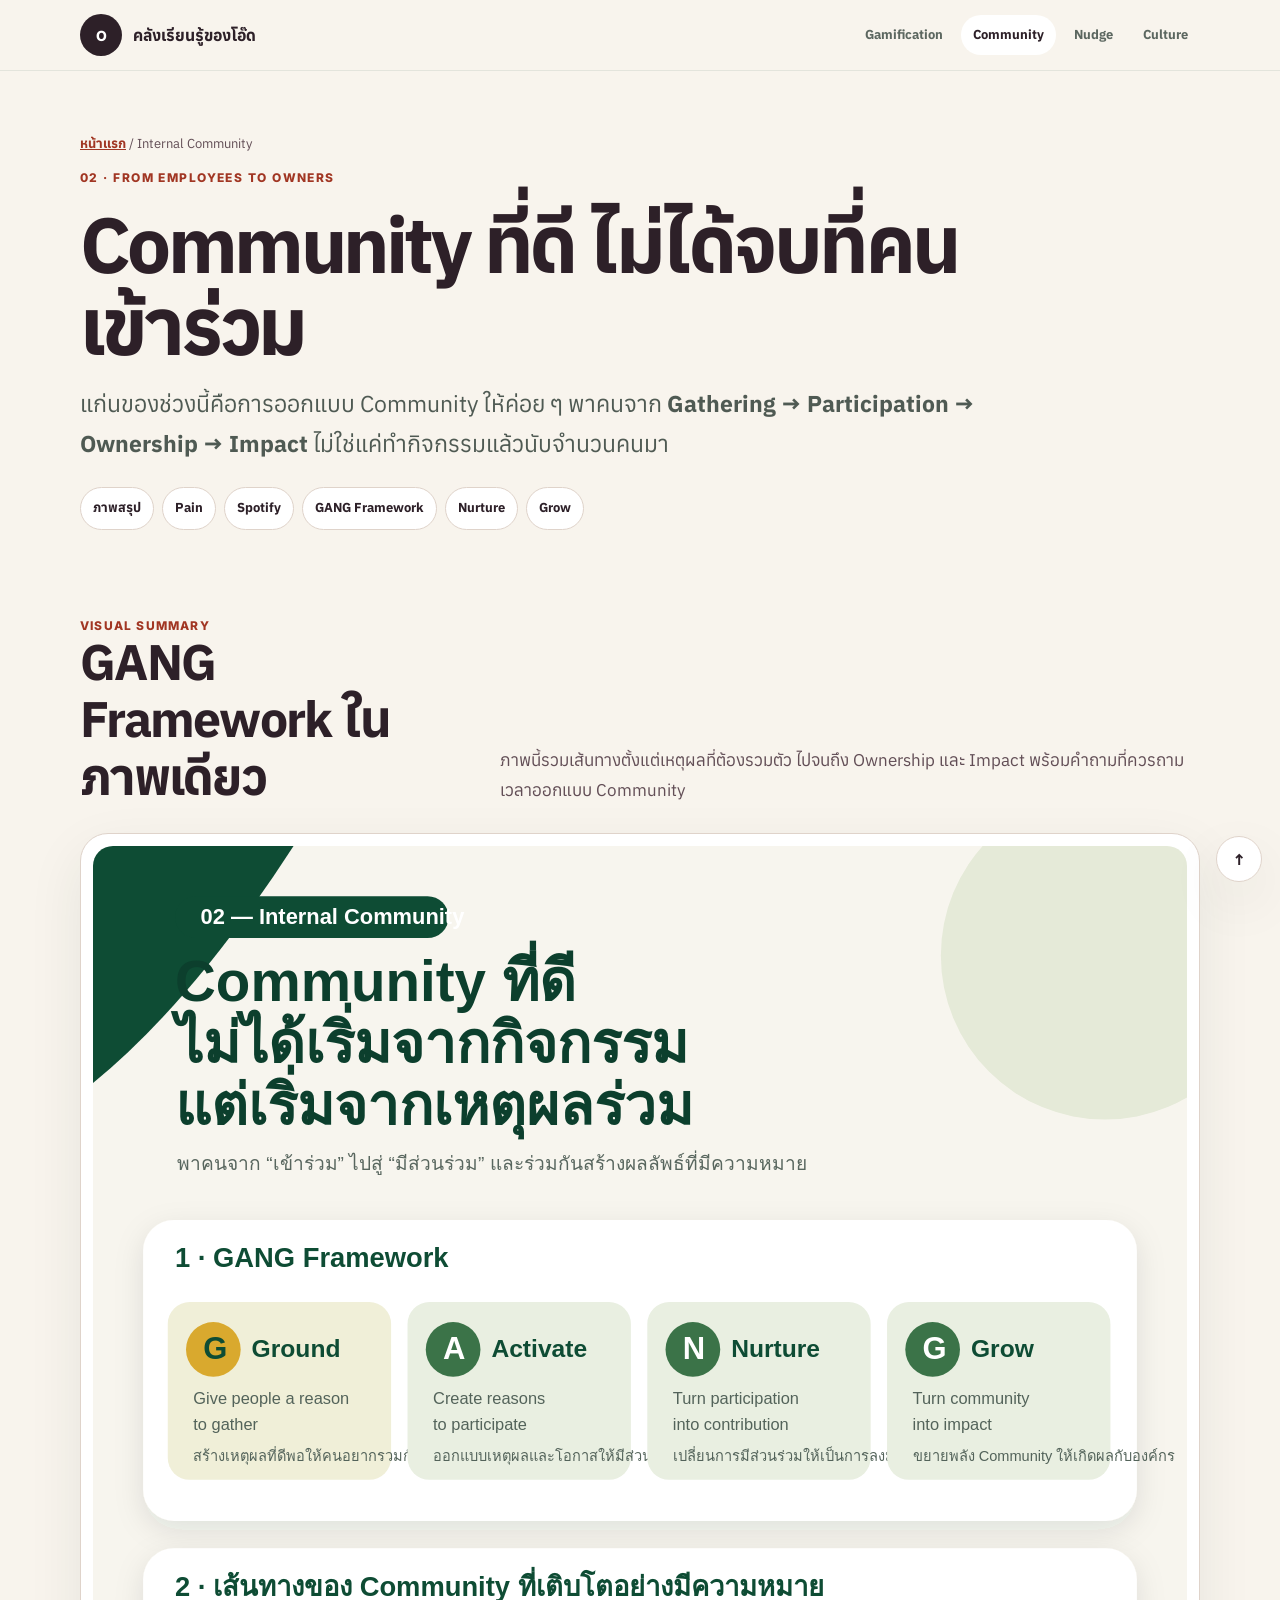
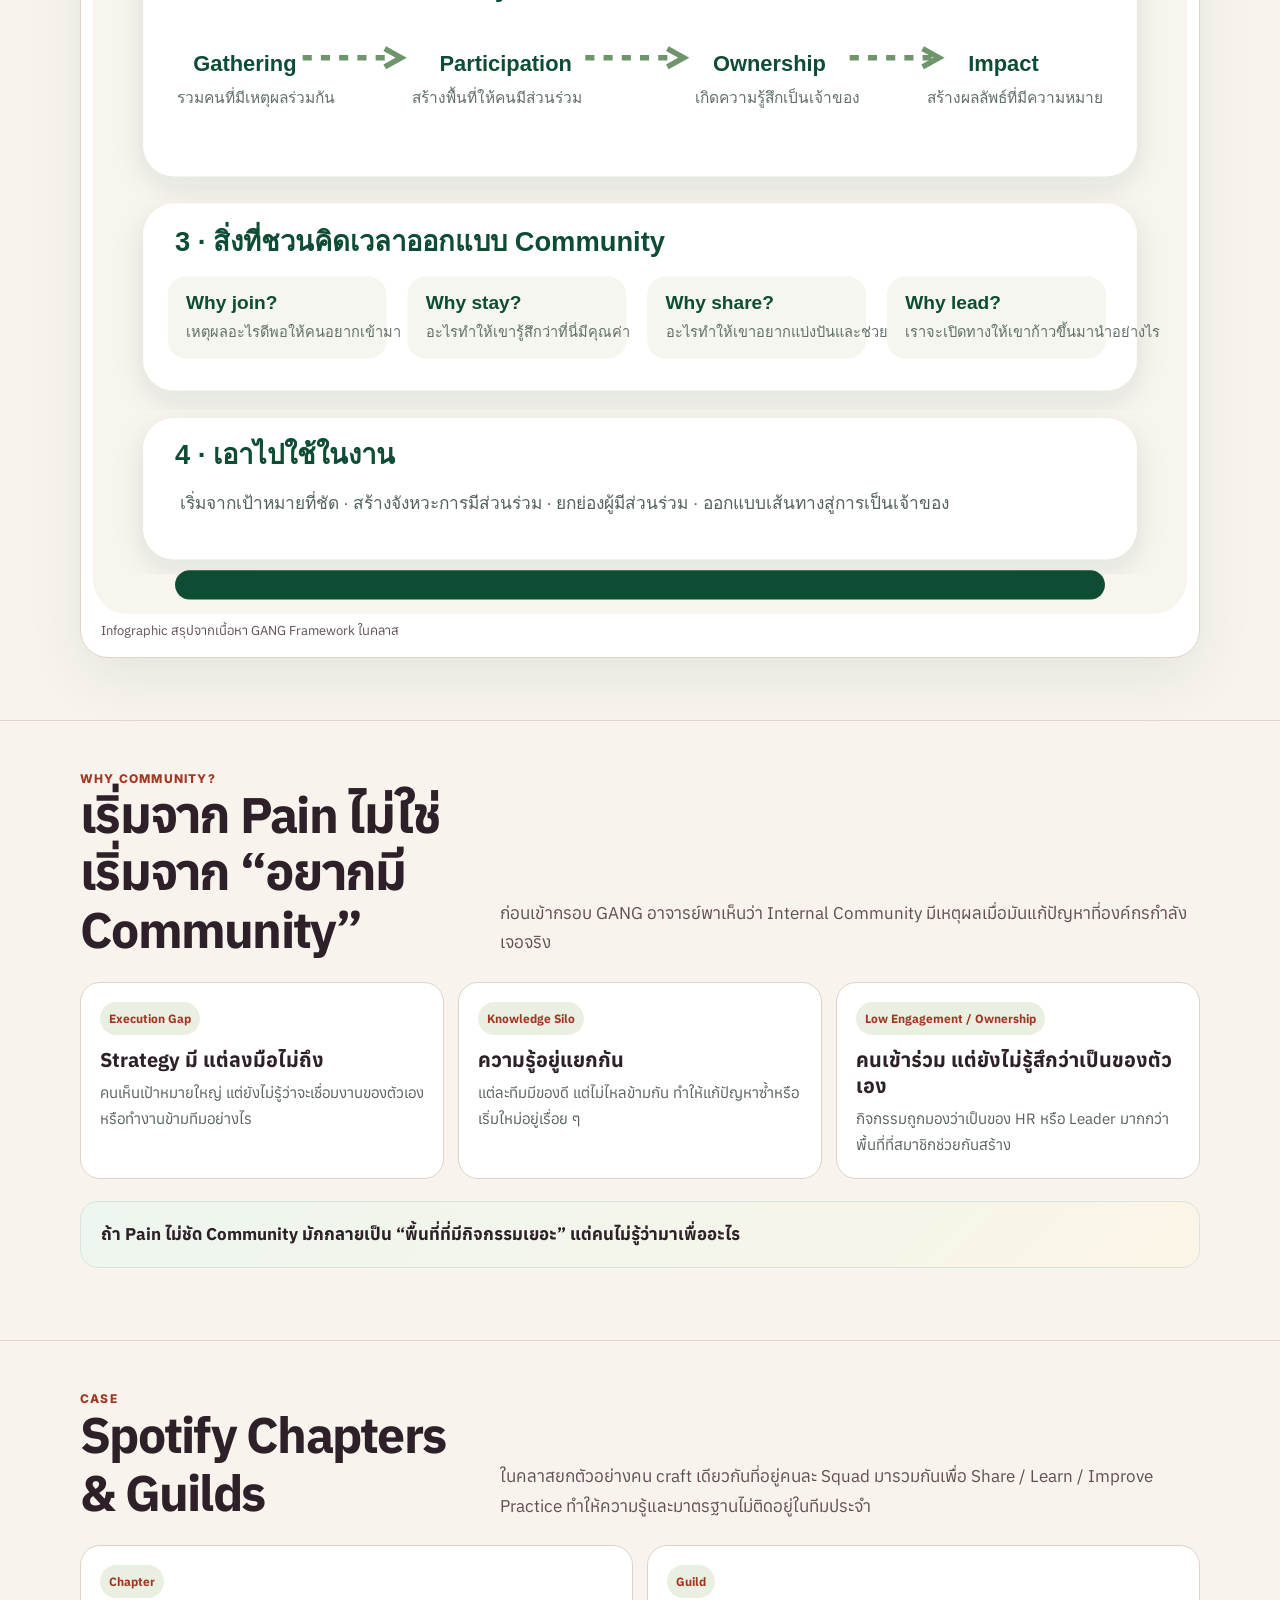
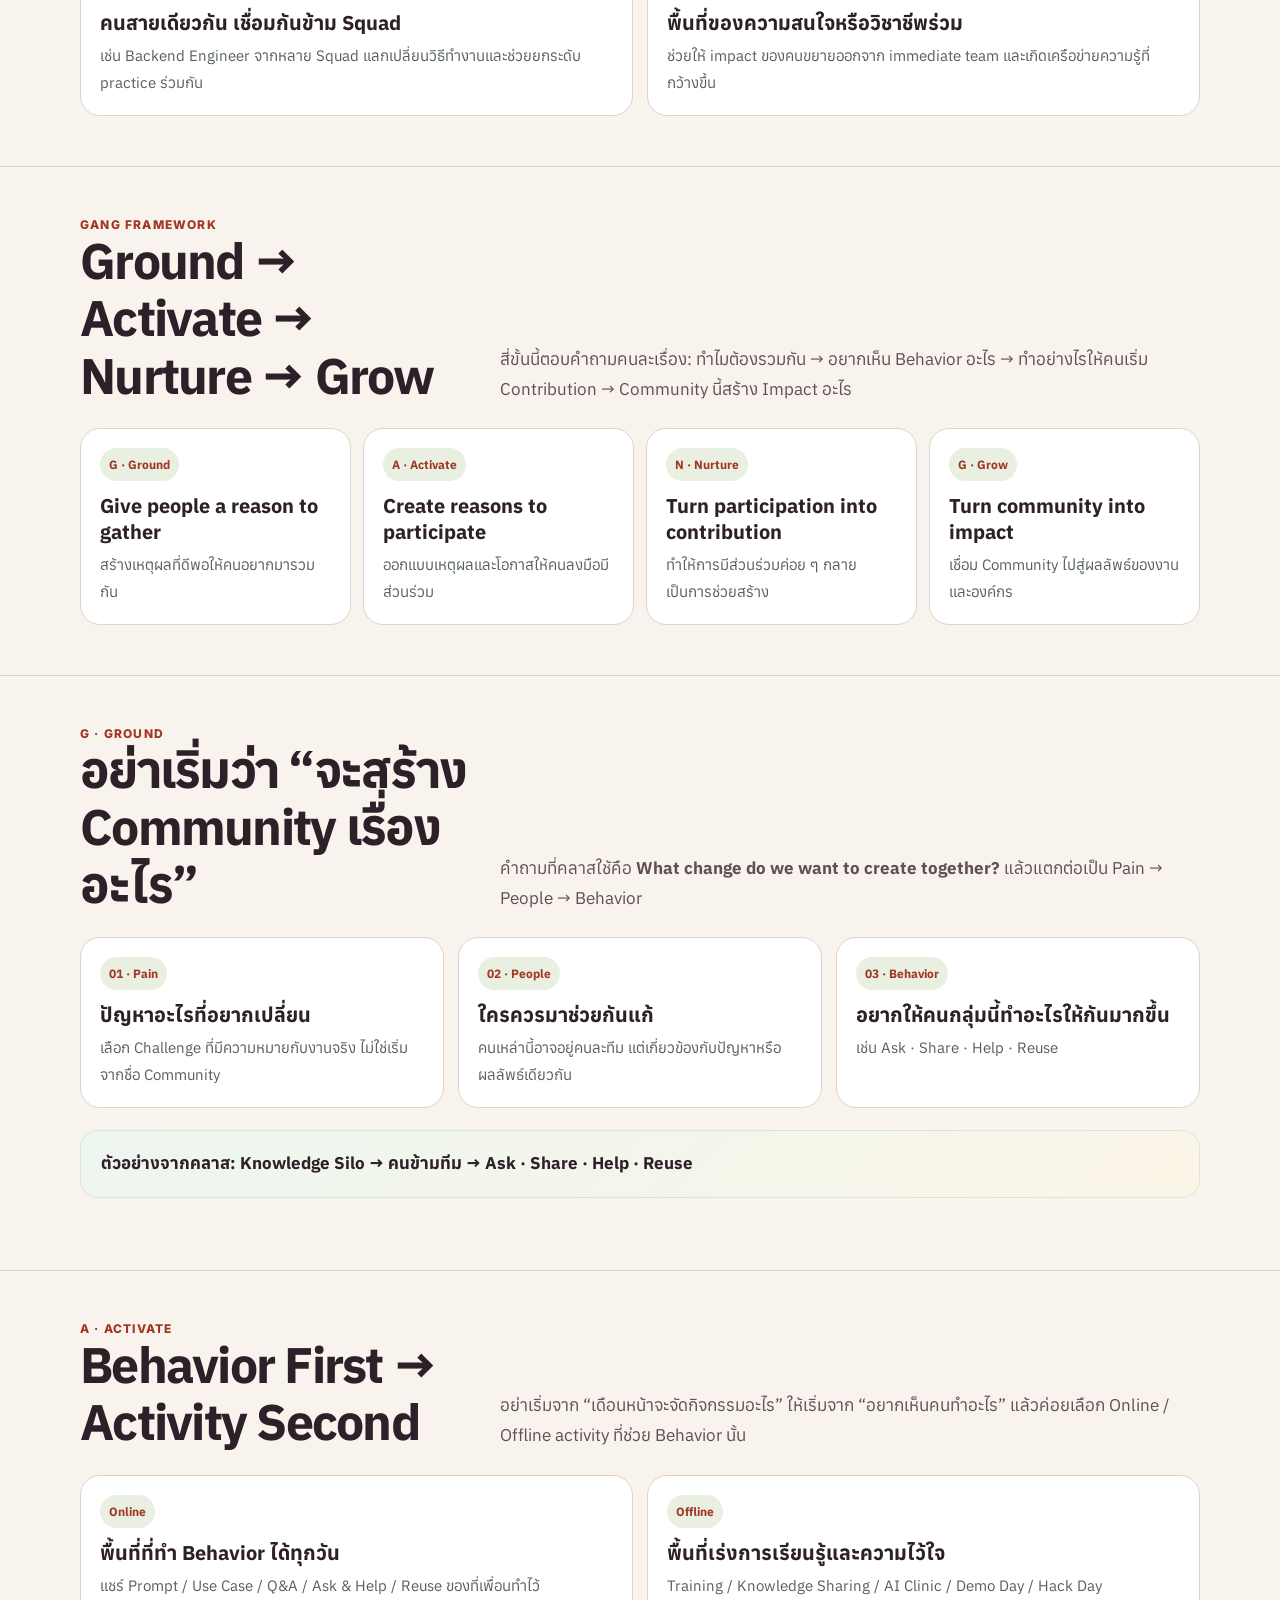
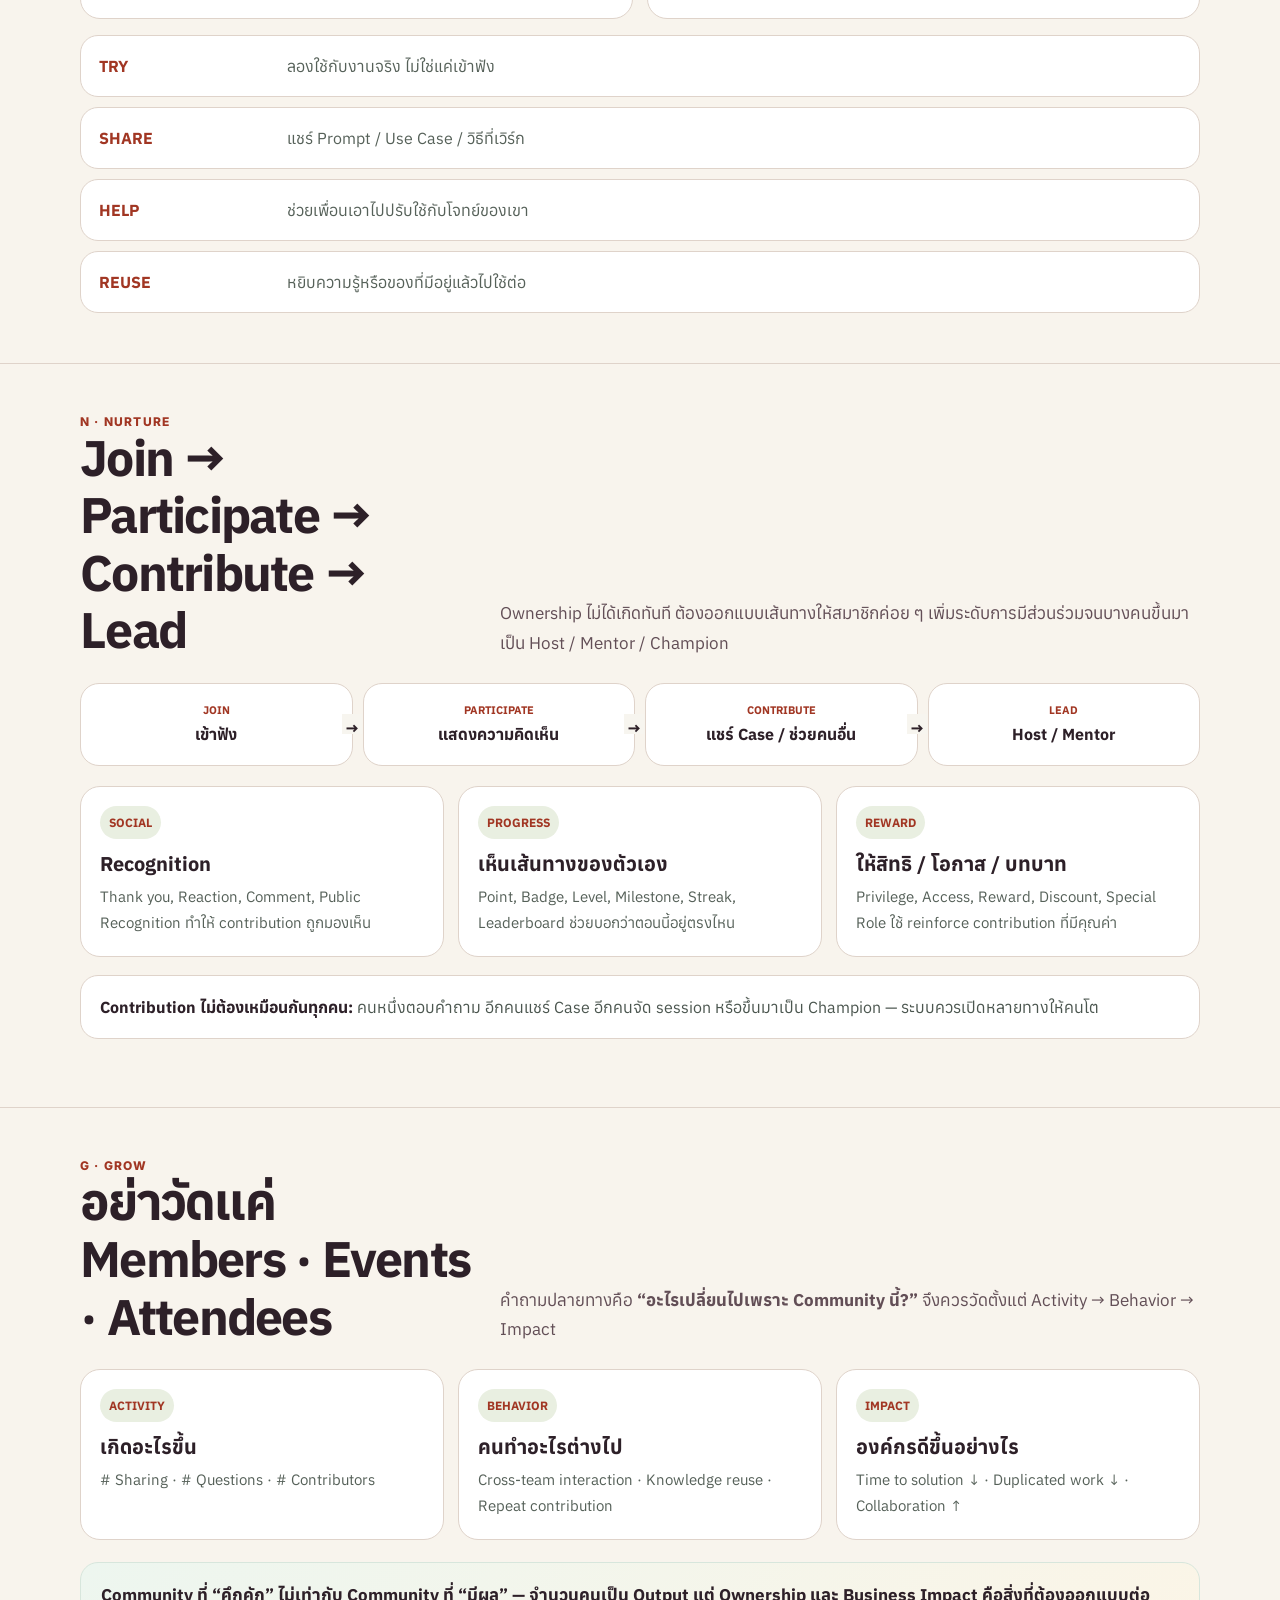
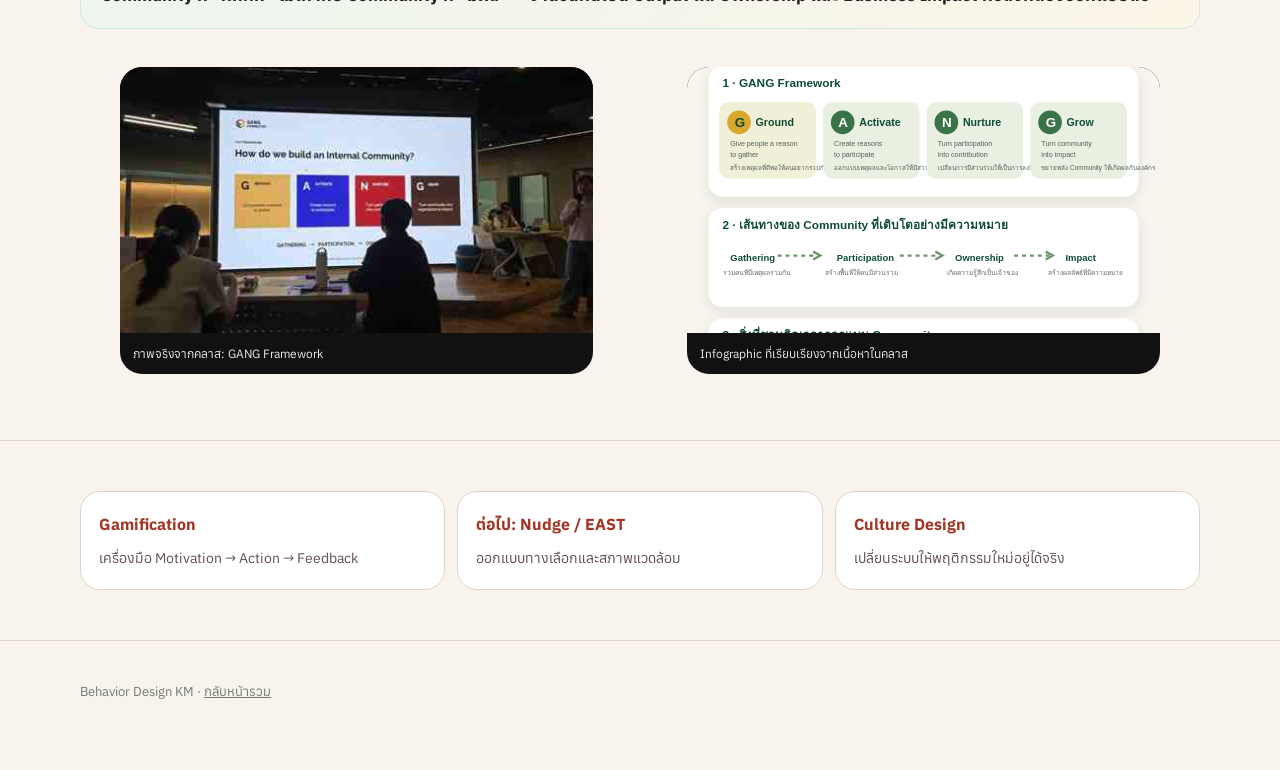
==== commit f47b9ddc: "Redesign learning blog and redraw IRIS teaching diagrams" ====
--- a/community.html
+++ b/community.html
@@ -1 +1 @@
-<!doctype html><html lang="th"><head><meta charset="utf-8"><meta name="viewport" content="width=device-width,initial-scale=1"><meta name="theme-color" content="#f7f5ef"><title>Internal Community — Behavior Design KM</title><meta name="description" content="สรุปคลาส Internal Community: Pain, Spotify Chapters & Guilds, GANG Framework, Ground Activate Nurture Grow, Participation to Ownership และการวัด Impact"><link rel="stylesheet" href="style-v2.css?v=20260823-7"></head><body id="top"><header class="top"><div class="wrap topin"><a class="brand" href="index.html"><span class="mark">BD</span><span>Behavior Design KM</span></a><nav class="nav"><a href="gamification.html">Gamification</a><a class="active" href="community.html">Community</a><a href="nudge.html">Nudge</a><a href="culture.html">Culture</a></nav></div></header><main><section class="pageHero"><div class="wrap"><div class="crumb"><a href="index.html">หน้าแรก</a> / Internal Community</div><div class="eyebrow">02 · From Employees to Owners</div><h1>Community ที่ดี ไม่ได้จบที่คนเข้าร่วม</h1><p class="lead">แก่นของช่วงนี้คือการออกแบบ Community ให้ค่อย ๆ พาคนจาก <b>Gathering → Participation → Ownership → Impact</b> ไม่ใช่แค่ทำกิจกรรมแล้วนับจำนวนคนมา</p><div class="jump"><a href="#visual">ภาพสรุป</a><a href="#pain">Pain</a><a href="#case">Spotify</a><a href="#gang">GANG Framework</a><a href="#nurture">Nurture</a><a href="#grow">Grow</a></div></div></section><section class="section" id="visual"><div class="wrap"><div class="sectionHead"><div><div class="kicker">Visual Summary</div><h2>GANG Framework ในภาพเดียว</h2></div><p class="intro">ภาพนี้รวมเส้นทางตั้งแต่เหตุผลที่ต้องรวมตัว ไปจนถึง Ownership และ Impact พร้อมคำถามที่ควรถามเวลาออกแบบ Community</p></div><div class="visualFrame"><img src="assets/community-map.svg?v=7" alt="Infographic GANG Framework"><div class="visualNote">Infographic สรุปจากเนื้อหา GANG Framework ในคลาส</div></div></div></section><section class="section" id="pain"><div class="wrap"><div class="sectionHead"><div><div class="kicker">Why Community?</div><h2>เริ่มจาก Pain ไม่ใช่เริ่มจาก “อยากมี Community”</h2></div><p class="intro">ก่อนเข้ากรอบ GANG อาจารย์พาเห็นว่า Internal Community มีเหตุผลเมื่อมันแก้ปัญหาที่องค์กรกำลังเจอจริง</p></div><div class="grid3"><article class="concept"><span class="tag">Execution Gap</span><h3>Strategy มี แต่ลงมือไม่ถึง</h3><p>คนเห็นเป้าหมายใหญ่ แต่ยังไม่รู้ว่าจะเชื่อมงานของตัวเองหรือทำงานข้ามทีมอย่างไร</p></article><article class="concept"><span class="tag">Knowledge Silo</span><h3>ความรู้อยู่แยกกัน</h3><p>แต่ละทีมมีของดี แต่ไม่ไหลข้ามกัน ทำให้แก้ปัญหาซ้ำหรือเริ่มใหม่อยู่เรื่อย ๆ</p></article><article class="concept"><span class="tag">Low Engagement / Ownership</span><h3>คนเข้าร่วม แต่ยังไม่รู้สึกว่าเป็นของตัวเอง</h3><p>กิจกรรมถูกมองว่าเป็นของ HR หรือ Leader มากกว่าพื้นที่ที่สมาชิกช่วยกันสร้าง</p></article></div><div class="callout">ถ้า Pain ไม่ชัด Community มักกลายเป็น “พื้นที่ที่มีกิจกรรมเยอะ” แต่คนไม่รู้ว่ามาเพื่ออะไร</div></div></section><section class="section" id="case"><div class="wrap"><div class="sectionHead"><div><div class="kicker">Case</div><h2>Spotify Chapters & Guilds</h2></div><p class="intro">ในคลาสยกตัวอย่างคน craft เดียวกันที่อยู่คนละ Squad มารวมกันเพื่อ Share / Learn / Improve Practice ทำให้ความรู้และมาตรฐานไม่ติดอยู่ในทีมประจำ</p></div><div class="grid2"><article class="concept"><span class="tag">Chapter</span><h3>คนสายเดียวกัน เชื่อมกันข้าม Squad</h3><p>เช่น Backend Engineer จากหลาย Squad แลกเปลี่ยนวิธีทำงานและช่วยยกระดับ practice ร่วมกัน</p></article><article class="concept"><span class="tag">Guild</span><h3>พื้นที่ของความสนใจหรือวิชาชีพร่วม</h3><p>ช่วยให้ impact ของคนขยายออกจาก immediate team และเกิดเครือข่ายความรู้ที่กว้างขึ้น</p></article></div></div></section><section class="section" id="gang"><div class="wrap"><div class="sectionHead"><div><div class="kicker">GANG Framework</div><h2>Ground → Activate → Nurture → Grow</h2></div><p class="intro">สี่ขั้นนี้ตอบคำถามคนละเรื่อง: ทำไมต้องรวมกัน → อยากเห็น Behavior อะไร → ทำอย่างไรให้คนเริ่ม Contribution → Community นี้สร้าง Impact อะไร</p></div><div class="grid4"><article class="concept"><span class="tag">G · Ground</span><h3>Give people a reason to gather</h3><p>สร้างเหตุผลที่ดีพอให้คนอยากมารวมกัน</p></article><article class="concept"><span class="tag">A · Activate</span><h3>Create reasons to participate</h3><p>ออกแบบเหตุผลและโอกาสให้คนลงมือมีส่วนร่วม</p></article><article class="concept"><span class="tag">N · Nurture</span><h3>Turn participation into contribution</h3><p>ทำให้การมีส่วนร่วมค่อย ๆ กลายเป็นการช่วยสร้าง</p></article><article class="concept"><span class="tag">G · Grow</span><h3>Turn community into impact</h3><p>เชื่อม Community ไปสู่ผลลัพธ์ของงานและองค์กร</p></article></div></div></section><section class="section" id="ground"><div class="wrap"><div class="sectionHead"><div><div class="kicker">G · Ground</div><h2>อย่าเริ่มว่า “จะสร้าง Community เรื่องอะไร”</h2></div><p class="intro">คำถามที่คลาสใช้คือ <b>What change do we want to create together?</b> แล้วแตกต่อเป็น Pain → People → Behavior</p></div><div class="grid3"><article class="concept"><span class="tag">01 · Pain</span><h3>ปัญหาอะไรที่อยากเปลี่ยน</h3><p>เลือก Challenge ที่มีความหมายกับงานจริง ไม่ใช่เริ่มจากชื่อ Community</p></article><article class="concept"><span class="tag">02 · People</span><h3>ใครควรมาช่วยกันแก้</h3><p>คนเหล่านี้อาจอยู่คนละทีม แต่เกี่ยวข้องกับปัญหาหรือผลลัพธ์เดียวกัน</p></article><article class="concept"><span class="tag">03 · Behavior</span><h3>อยากให้คนกลุ่มนี้ทำอะไรให้กันมากขึ้น</h3><p>เช่น Ask · Share · Help · Reuse</p></article></div><div class="callout">ตัวอย่างจากคลาส: <b>Knowledge Silo → คนข้ามทีม → Ask · Share · Help · Reuse</b></div></div></section><section class="section" id="activate"><div class="wrap"><div class="sectionHead"><div><div class="kicker">A · Activate</div><h2>Behavior First → Activity Second</h2></div><p class="intro">อย่าเริ่มจาก “เดือนหน้าจะจัดกิจกรรมอะไร” ให้เริ่มจาก “อยากเห็นคนทำอะไร” แล้วค่อยเลือก Online / Offline activity ที่ช่วย Behavior นั้น</p></div><div class="grid2"><article class="panel"><span class="tag">Online</span><h3>พื้นที่ที่ทำ Behavior ได้ทุกวัน</h3><p>แชร์ Prompt / Use Case / Q&A / Ask & Help / Reuse ของที่เพื่อนทำไว้</p></article><article class="panel"><span class="tag">Offline</span><h3>พื้นที่เร่งการเรียนรู้และความไว้ใจ</h3><p>Training / Knowledge Sharing / AI Clinic / Demo Day / Hack Day</p></article></div><div class="list" style="margin-top:16px"><div class="row"><b>TRY</b><p>ลองใช้กับงานจริง ไม่ใช่แค่เข้าฟัง</p></div><div class="row"><b>SHARE</b><p>แชร์ Prompt / Use Case / วิธีที่เวิร์ก</p></div><div class="row"><b>HELP</b><p>ช่วยเพื่อนเอาไปปรับใช้กับโจทย์ของเขา</p></div><div class="row"><b>REUSE</b><p>หยิบความรู้หรือของที่มีอยู่แล้วไปใช้ต่อ</p></div></div></div></section><section class="section" id="nurture"><div class="wrap"><div class="sectionHead"><div><div class="kicker">N · Nurture</div><h2>Join → Participate → Contribute → Lead</h2></div><p class="intro">Ownership ไม่ได้เกิดทันที ต้องออกแบบเส้นทางให้สมาชิกค่อย ๆ เพิ่มระดับการมีส่วนร่วมจนบางคนขึ้นมาเป็น Host / Mentor / Champion</p></div><div class="flow"><div class="step"><small>JOIN</small><strong>เข้าฟัง</strong></div><div class="step"><small>PARTICIPATE</small><strong>แสดงความคิดเห็น</strong></div><div class="step"><small>CONTRIBUTE</small><strong>แชร์ Case / ช่วยคนอื่น</strong></div><div class="step"><small>LEAD</small><strong>Host / Mentor</strong></div></div><div class="grid3"><article class="concept"><span class="tag">SOCIAL</span><h3>Recognition</h3><p>Thank you, Reaction, Comment, Public Recognition ทำให้ contribution ถูกมองเห็น</p></article><article class="concept"><span class="tag">PROGRESS</span><h3>เห็นเส้นทางของตัวเอง</h3><p>Point, Badge, Level, Milestone, Streak, Leaderboard ช่วยบอกว่าตอนนี้อยู่ตรงไหน</p></article><article class="concept"><span class="tag">REWARD</span><h3>ให้สิทธิ / โอกาส / บทบาท</h3><p>Privilege, Access, Reward, Discount, Special Role ใช้ reinforce contribution ที่มีคุณค่า</p></article></div><div class="note"><b>Contribution ไม่ต้องเหมือนกันทุกคน:</b> คนหนึ่งตอบคำถาม อีกคนแชร์ Case อีกคนจัด session หรือขึ้นมาเป็น Champion — ระบบควรเปิดหลายทางให้คนโต</div></div></section><section class="section" id="grow"><div class="wrap"><div class="sectionHead"><div><div class="kicker">G · Grow</div><h2>อย่าวัดแค่ Members · Events · Attendees</h2></div><p class="intro">คำถามปลายทางคือ <b>“อะไรเปลี่ยนไปเพราะ Community นี้?”</b> จึงควรวัดตั้งแต่ Activity → Behavior → Impact</p></div><div class="grid3"><article class="metric"><span class="tag">ACTIVITY</span><h3>เกิดอะไรขึ้น</h3><p># Sharing · # Questions · # Contributors</p></article><article class="metric"><span class="tag">BEHAVIOR</span><h3>คนทำอะไรต่างไป</h3><p>Cross-team interaction · Knowledge reuse · Repeat contribution</p></article><article class="metric"><span class="tag">IMPACT</span><h3>องค์กรดีขึ้นอย่างไร</h3><p>Time to solution ↓ · Duplicated work ↓ · Collaboration ↑</p></article></div><div class="callout">Community ที่ “คึกคัก” ไม่เท่ากับ Community ที่ “มีผล” — จำนวนคนเป็น Output แต่ Ownership และ Business Impact คือสิ่งที่ต้องออกแบบต่อ</div><div class="photoStrip"><figure class="photoCard"><img src="community.jpg?v=7" alt="ภาพจริงจากคลาส GANG Framework"><figcaption>ภาพจริงจากคลาส: GANG Framework</figcaption></figure><figure class="photoCard"><img src="assets/community-map.svg?v=7" alt="Infographic GANG Framework"><figcaption>Infographic ที่เรียบเรียงจากเนื้อหาในคลาส</figcaption></figure></div></div></section><section class="section"><div class="wrap"><div class="nextGrid"><a class="next" href="gamification.html"><b>Gamification</b><span>เครื่องมือ Motivation → Action → Feedback</span></a><a class="next" href="nudge.html"><b>ต่อไป: Nudge / EAST</b><span>ออกแบบทางเลือกและสภาพแวดล้อม</span></a><a class="next" href="culture.html"><b>Culture Design</b><span>เปลี่ยนระบบให้พฤติกรรมใหม่อยู่ได้จริง</span></a></div></div></section></main><footer class="footer"><div class="wrap">Behavior Design KM · <a href="index.html">กลับหน้ารวม</a></div></footer><a class="backtop" href="#top">↑</a><nav class="mobileDock"><a href="gamification.html">Game</a><a class="active" href="community.html">Community</a><a href="nudge.html">Nudge</a><a href="culture.html">Culture</a></nav></body></html>+<!doctype html><html lang="th"><head><meta charset="utf-8"><meta name="viewport" content="width=device-width,initial-scale=1"><meta name="theme-color" content="#f7f5ef"><title>Internal Community — Behavior Design KM</title><meta name="description" content="สรุปคลาส Internal Community: Pain, Spotify Chapters & Guilds, GANG Framework, Ground Activate Nurture Grow, Participation to Ownership และการวัด Impact"><link rel="stylesheet" href="style-v2.css?v=20260823-7"><link rel="stylesheet" href="blog.css"></head><body id="top" class="blog-archive"><header class="top"><div class="wrap topin"><a class="brand" href="index.html"><span class="mark">O</span><span>คลังเรียนรู้ของโอ๊ด</span></a><nav class="nav"><a href="gamification.html">Gamification</a><a class="active" href="community.html">Community</a><a href="nudge.html">Nudge</a><a href="culture.html">Culture</a></nav></div></header><main><section class="pageHero"><div class="wrap"><div class="crumb"><a href="index.html">หน้าแรก</a> / Internal Community</div><div class="eyebrow">02 · From Employees to Owners</div><h1>Community ที่ดี ไม่ได้จบที่คนเข้าร่วม</h1><p class="lead">แก่นของช่วงนี้คือการออกแบบ Community ให้ค่อย ๆ พาคนจาก <b>Gathering → Participation → Ownership → Impact</b> ไม่ใช่แค่ทำกิจกรรมแล้วนับจำนวนคนมา</p><div class="jump"><a href="#visual">ภาพสรุป</a><a href="#pain">Pain</a><a href="#case">Spotify</a><a href="#gang">GANG Framework</a><a href="#nurture">Nurture</a><a href="#grow">Grow</a></div></div></section><section class="section" id="visual"><div class="wrap"><div class="sectionHead"><div><div class="kicker">Visual Summary</div><h2>GANG Framework ในภาพเดียว</h2></div><p class="intro">ภาพนี้รวมเส้นทางตั้งแต่เหตุผลที่ต้องรวมตัว ไปจนถึง Ownership และ Impact พร้อมคำถามที่ควรถามเวลาออกแบบ Community</p></div><div class="visualFrame"><img src="assets/community-map.svg?v=7" alt="Infographic GANG Framework"><div class="visualNote">Infographic สรุปจากเนื้อหา GANG Framework ในคลาส</div></div></div></section><section class="section" id="pain"><div class="wrap"><div class="sectionHead"><div><div class="kicker">Why Community?</div><h2>เริ่มจาก Pain ไม่ใช่เริ่มจาก “อยากมี Community”</h2></div><p class="intro">ก่อนเข้ากรอบ GANG อาจารย์พาเห็นว่า Internal Community มีเหตุผลเมื่อมันแก้ปัญหาที่องค์กรกำลังเจอจริง</p></div><div class="grid3"><article class="concept"><span class="tag">Execution Gap</span><h3>Strategy มี แต่ลงมือไม่ถึง</h3><p>คนเห็นเป้าหมายใหญ่ แต่ยังไม่รู้ว่าจะเชื่อมงานของตัวเองหรือทำงานข้ามทีมอย่างไร</p></article><article class="concept"><span class="tag">Knowledge Silo</span><h3>ความรู้อยู่แยกกัน</h3><p>แต่ละทีมมีของดี แต่ไม่ไหลข้ามกัน ทำให้แก้ปัญหาซ้ำหรือเริ่มใหม่อยู่เรื่อย ๆ</p></article><article class="concept"><span class="tag">Low Engagement / Ownership</span><h3>คนเข้าร่วม แต่ยังไม่รู้สึกว่าเป็นของตัวเอง</h3><p>กิจกรรมถูกมองว่าเป็นของ HR หรือ Leader มากกว่าพื้นที่ที่สมาชิกช่วยกันสร้าง</p></article></div><div class="callout">ถ้า Pain ไม่ชัด Community มักกลายเป็น “พื้นที่ที่มีกิจกรรมเยอะ” แต่คนไม่รู้ว่ามาเพื่ออะไร</div></div></section><section class="section" id="case"><div class="wrap"><div class="sectionHead"><div><div class="kicker">Case</div><h2>Spotify Chapters & Guilds</h2></div><p class="intro">ในคลาสยกตัวอย่างคน craft เดียวกันที่อยู่คนละ Squad มารวมกันเพื่อ Share / Learn / Improve Practice ทำให้ความรู้และมาตรฐานไม่ติดอยู่ในทีมประจำ</p></div><div class="grid2"><article class="concept"><span class="tag">Chapter</span><h3>คนสายเดียวกัน เชื่อมกันข้าม Squad</h3><p>เช่น Backend Engineer จากหลาย Squad แลกเปลี่ยนวิธีทำงานและช่วยยกระดับ practice ร่วมกัน</p></article><article class="concept"><span class="tag">Guild</span><h3>พื้นที่ของความสนใจหรือวิชาชีพร่วม</h3><p>ช่วยให้ impact ของคนขยายออกจาก immediate team และเกิดเครือข่ายความรู้ที่กว้างขึ้น</p></article></div></div></section><section class="section" id="gang"><div class="wrap"><div class="sectionHead"><div><div class="kicker">GANG Framework</div><h2>Ground → Activate → Nurture → Grow</h2></div><p class="intro">สี่ขั้นนี้ตอบคำถามคนละเรื่อง: ทำไมต้องรวมกัน → อยากเห็น Behavior อะไร → ทำอย่างไรให้คนเริ่ม Contribution → Community นี้สร้าง Impact อะไร</p></div><div class="grid4"><article class="concept"><span class="tag">G · Ground</span><h3>Give people a reason to gather</h3><p>สร้างเหตุผลที่ดีพอให้คนอยากมารวมกัน</p></article><article class="concept"><span class="tag">A · Activate</span><h3>Create reasons to participate</h3><p>ออกแบบเหตุผลและโอกาสให้คนลงมือมีส่วนร่วม</p></article><article class="concept"><span class="tag">N · Nurture</span><h3>Turn participation into contribution</h3><p>ทำให้การมีส่วนร่วมค่อย ๆ กลายเป็นการช่วยสร้าง</p></article><article class="concept"><span class="tag">G · Grow</span><h3>Turn community into impact</h3><p>เชื่อม Community ไปสู่ผลลัพธ์ของงานและองค์กร</p></article></div></div></section><section class="section" id="ground"><div class="wrap"><div class="sectionHead"><div><div class="kicker">G · Ground</div><h2>อย่าเริ่มว่า “จะสร้าง Community เรื่องอะไร”</h2></div><p class="intro">คำถามที่คลาสใช้คือ <b>What change do we want to create together?</b> แล้วแตกต่อเป็น Pain → People → Behavior</p></div><div class="grid3"><article class="concept"><span class="tag">01 · Pain</span><h3>ปัญหาอะไรที่อยากเปลี่ยน</h3><p>เลือก Challenge ที่มีความหมายกับงานจริง ไม่ใช่เริ่มจากชื่อ Community</p></article><article class="concept"><span class="tag">02 · People</span><h3>ใครควรมาช่วยกันแก้</h3><p>คนเหล่านี้อาจอยู่คนละทีม แต่เกี่ยวข้องกับปัญหาหรือผลลัพธ์เดียวกัน</p></article><article class="concept"><span class="tag">03 · Behavior</span><h3>อยากให้คนกลุ่มนี้ทำอะไรให้กันมากขึ้น</h3><p>เช่น Ask · Share · Help · Reuse</p></article></div><div class="callout">ตัวอย่างจากคลาส: <b>Knowledge Silo → คนข้ามทีม → Ask · Share · Help · Reuse</b></div></div></section><section class="section" id="activate"><div class="wrap"><div class="sectionHead"><div><div class="kicker">A · Activate</div><h2>Behavior First → Activity Second</h2></div><p class="intro">อย่าเริ่มจาก “เดือนหน้าจะจัดกิจกรรมอะไร” ให้เริ่มจาก “อยากเห็นคนทำอะไร” แล้วค่อยเลือก Online / Offline activity ที่ช่วย Behavior นั้น</p></div><div class="grid2"><article class="panel"><span class="tag">Online</span><h3>พื้นที่ที่ทำ Behavior ได้ทุกวัน</h3><p>แชร์ Prompt / Use Case / Q&A / Ask & Help / Reuse ของที่เพื่อนทำไว้</p></article><article class="panel"><span class="tag">Offline</span><h3>พื้นที่เร่งการเรียนรู้และความไว้ใจ</h3><p>Training / Knowledge Sharing / AI Clinic / Demo Day / Hack Day</p></article></div><div class="list" style="margin-top:16px"><div class="row"><b>TRY</b><p>ลองใช้กับงานจริง ไม่ใช่แค่เข้าฟัง</p></div><div class="row"><b>SHARE</b><p>แชร์ Prompt / Use Case / วิธีที่เวิร์ก</p></div><div class="row"><b>HELP</b><p>ช่วยเพื่อนเอาไปปรับใช้กับโจทย์ของเขา</p></div><div class="row"><b>REUSE</b><p>หยิบความรู้หรือของที่มีอยู่แล้วไปใช้ต่อ</p></div></div></div></section><section class="section" id="nurture"><div class="wrap"><div class="sectionHead"><div><div class="kicker">N · Nurture</div><h2>Join → Participate → Contribute → Lead</h2></div><p class="intro">Ownership ไม่ได้เกิดทันที ต้องออกแบบเส้นทางให้สมาชิกค่อย ๆ เพิ่มระดับการมีส่วนร่วมจนบางคนขึ้นมาเป็น Host / Mentor / Champion</p></div><div class="flow"><div class="step"><small>JOIN</small><strong>เข้าฟัง</strong></div><div class="step"><small>PARTICIPATE</small><strong>แสดงความคิดเห็น</strong></div><div class="step"><small>CONTRIBUTE</small><strong>แชร์ Case / ช่วยคนอื่น</strong></div><div class="step"><small>LEAD</small><strong>Host / Mentor</strong></div></div><div class="grid3"><article class="concept"><span class="tag">SOCIAL</span><h3>Recognition</h3><p>Thank you, Reaction, Comment, Public Recognition ทำให้ contribution ถูกมองเห็น</p></article><article class="concept"><span class="tag">PROGRESS</span><h3>เห็นเส้นทางของตัวเอง</h3><p>Point, Badge, Level, Milestone, Streak, Leaderboard ช่วยบอกว่าตอนนี้อยู่ตรงไหน</p></article><article class="concept"><span class="tag">REWARD</span><h3>ให้สิทธิ / โอกาส / บทบาท</h3><p>Privilege, Access, Reward, Discount, Special Role ใช้ reinforce contribution ที่มีคุณค่า</p></article></div><div class="note"><b>Contribution ไม่ต้องเหมือนกันทุกคน:</b> คนหนึ่งตอบคำถาม อีกคนแชร์ Case อีกคนจัด session หรือขึ้นมาเป็น Champion — ระบบควรเปิดหลายทางให้คนโต</div></div></section><section class="section" id="grow"><div class="wrap"><div class="sectionHead"><div><div class="kicker">G · Grow</div><h2>อย่าวัดแค่ Members · Events · Attendees</h2></div><p class="intro">คำถามปลายทางคือ <b>“อะไรเปลี่ยนไปเพราะ Community นี้?”</b> จึงควรวัดตั้งแต่ Activity → Behavior → Impact</p></div><div class="grid3"><article class="metric"><span class="tag">ACTIVITY</span><h3>เกิดอะไรขึ้น</h3><p># Sharing · # Questions · # Contributors</p></article><article class="metric"><span class="tag">BEHAVIOR</span><h3>คนทำอะไรต่างไป</h3><p>Cross-team interaction · Knowledge reuse · Repeat contribution</p></article><article class="metric"><span class="tag">IMPACT</span><h3>องค์กรดีขึ้นอย่างไร</h3><p>Time to solution ↓ · Duplicated work ↓ · Collaboration ↑</p></article></div><div class="callout">Community ที่ “คึกคัก” ไม่เท่ากับ Community ที่ “มีผล” — จำนวนคนเป็น Output แต่ Ownership และ Business Impact คือสิ่งที่ต้องออกแบบต่อ</div><div class="photoStrip"><figure class="photoCard"><img src="community.jpg?v=7" alt="ภาพจริงจากคลาส GANG Framework"><figcaption>ภาพจริงจากคลาส: GANG Framework</figcaption></figure><figure class="photoCard"><img src="assets/community-map.svg?v=7" alt="Infographic GANG Framework"><figcaption>Infographic ที่เรียบเรียงจากเนื้อหาในคลาส</figcaption></figure></div></div></section><section class="section"><div class="wrap"><div class="nextGrid"><a class="next" href="gamification.html"><b>Gamification</b><span>เครื่องมือ Motivation → Action → Feedback</span></a><a class="next" href="nudge.html"><b>ต่อไป: Nudge / EAST</b><span>ออกแบบทางเลือกและสภาพแวดล้อม</span></a><a class="next" href="culture.html"><b>Culture Design</b><span>เปลี่ยนระบบให้พฤติกรรมใหม่อยู่ได้จริง</span></a></div></div></section></main><footer class="footer"><div class="wrap">Behavior Design KM · <a href="index.html">กลับหน้ารวม</a></div></footer><a class="backtop" href="#top">↑</a><nav class="mobileDock"><a href="gamification.html">Game</a><a class="active" href="community.html">Community</a><a href="nudge.html">Nudge</a><a href="culture.html">Culture</a></nav></body></html>
--- a/blog.css
+++ b/blog.css
@@ -0,0 +1,79 @@
+@import url("https://fonts.googleapis.com/css2?family=Anuphan:wght@400;500;600;700&display=swap");
+:root{--blog-paper:#f8f4ed;--blog-ink:#2d2028;--blog-muted:#624e56;--blog-accent:#a13623;--blog-line:#dfd3ca;--blog-peach:#f7d9c8}
+.blog-home,.blog-story,.blog-archive{background:var(--blog-paper);color:var(--blog-ink);font-family:Anuphan,"Noto Sans Thai",Tahoma,sans-serif}
+.blog-wrap{width:min(1180px,calc(100% - 40px));margin-inline:auto}
+.blog-home a:focus-visible,.blog-home button:focus-visible,.blog-story a:focus-visible,.blog-story button:focus-visible,.blog-archive a:focus-visible{outline:3px solid var(--blog-accent);outline-offset:4px}
+.blog-home a,.blog-story a{ text-underline-offset:.2em }
+.blog-header{border-bottom:1px solid var(--blog-line);background:var(--blog-paper)}
+.blog-header .blog-wrap{display:flex;justify-content:space-between;gap:.6rem 1.5rem;align-items:center;flex-wrap:wrap;min-height:74px;padding-block:.65rem}
+.blog-brand{display:inline-flex;align-items:center;gap:.65rem;color:var(--blog-ink);font-weight:700;text-decoration:none}
+.blog-mark{display:grid;place-items:center;width:40px;height:40px;background:var(--blog-ink);color:#fff1df;border-radius:50%;font:700 1.25rem Georgia,serif}
+.blog-header nav{display:flex;flex-wrap:wrap;gap:1rem;font-size:.92rem;font-weight:600}
+.blog-header nav a{color:var(--blog-ink);text-decoration:none}.blog-header nav a:hover{text-decoration:underline}
+.blog-intro{padding:clamp(2.2rem,6vw,4.7rem) 0 1.5rem}
+.blog-label{font-size:.82rem;font-weight:700;color:var(--blog-accent);margin:0 0 .48rem;letter-spacing:.02em}
+.blog-intro h1{font-size:clamp(2.3rem,7vw,5.45rem);letter-spacing:-.035em;margin:0 0 .8rem}
+.blog-intro p:last-child{max-width:55ch;color:var(--blog-muted);font-size:1.08rem;margin:0}
+.feature-post{display:grid;grid-template-columns:1.05fr 1fr;background:#35232e;color:#fff8ee;overflow:hidden;margin-bottom:clamp(2.7rem,6vw,5.5rem)}
+.feature-post figure{position:relative;min-width:0;margin:0}
+.feature-post img{width:100%;height:100%;min-height:320px;object-fit:cover}
+.feature-post figcaption{position:absolute;bottom:.6rem;left:.7rem;margin:0;background:#35232e;color:white;padding:.18rem .5rem}
+.feature-copy{padding:clamp(1.3rem,4vw,3.1rem);align-self:center}
+.feature-copy .blog-label{color:#ffd1ac}
+.feature-copy h2{font-size:clamp(1.9rem,4vw,3.55rem);margin:.25em 0 .4em;line-height:1.22}
+.feature-copy p{max-width:45ch}
+.blog-cta{display:inline-flex;gap:.7rem;align-items:center;background:var(--blog-peach);color:var(--blog-ink);padding:.62rem .9rem;font-weight:700;text-decoration:none;border:0;transition:background .18s ease}
+.blog-cta:hover{background:#fff0df}
+.blog-shelf{padding-bottom:4rem;scroll-margin-top:1.5rem}
+.blog-shelf h2{margin:.15em 0 .45em}
+.blog-filters{display:flex;flex-wrap:wrap;gap:.5rem;margin-bottom:1.4rem}
+.blog-filters button{padding:.36rem .8rem;border:1px solid var(--blog-line);background:transparent;color:var(--blog-ink);border-radius:50px}
+.blog-filters button[aria-pressed=true]{background:var(--blog-ink);color:white;border-color:var(--blog-ink)}
+.blog-grid{display:grid;grid-template-columns:repeat(6,minmax(0,1fr));gap:1.35rem}
+.blog-card{grid-column:span 2;background:#fffaf4;border:1px solid var(--blog-line);min-width:0;transition:transform .2s ease}
+.blog-card:hover{transform:translateY(-3px)}
+.blog-card:first-child{grid-column:span 3}.blog-card:nth-child(2){grid-column:span 3}
+.blog-card a{display:flex;height:100%;flex-direction:column;text-decoration:none}
+.blog-card img{aspect-ratio:2.1;object-fit:cover;background:#eed8cf}
+.blog-card .diagram{object-fit:contain;padding:.45rem}
+.blog-card-copy{padding:1.1rem}
+.blog-card h3{font-size:clamp(1.15rem,2vw,1.55rem);margin:.2em 0 .45em}
+.blog-card p{color:var(--blog-muted);margin:0 0 .7rem}
+.blog-card strong{color:var(--blog-accent);font-size:.9rem}
+.blog-footer{padding:1.8rem 0;border-top:1px solid var(--blog-line);color:var(--blog-muted)}
+.blog-story .hero{align-items:center;padding-block:clamp(1.8rem,5vw,4rem);border-color:var(--blog-line)}
+.blog-story .hero img{aspect-ratio:auto;border-radius:0}
+.blog-story .hero h1{font-size:clamp(2.5rem,6vw,5rem);letter-spacing:-.035em}
+.blog-story .reading{padding-bottom:3rem}
+.blog-story .toc{border-left:2px solid var(--blog-line);padding-left:1rem}
+.blog-story .toc a{font-size:.94rem}
+.blog-story .chapter{border-color:var(--blog-line)}
+.blog-story .chapter .case{background:#f5e8dd}
+.blog-next{background:#f1e5db;padding:1.25rem;margin-block:2rem}
+.blog-next h2{font-size:1.55rem;margin-top:0}
+.blog-next a{font-weight:700;color:var(--blog-accent)}
+.blog-archive{--paper:var(--blog-paper);--ink:var(--blog-ink);--muted:var(--blog-muted);--line:var(--blog-line);--brand:var(--blog-accent);--green:var(--blog-accent)}
+.blog-archive .top{background:var(--blog-paper)}
+.blog-archive .top .mark{background:var(--blog-ink);color:white;border-radius:50%}
+.blog-archive .hero{background:var(--blog-paper)}
+.blog-home [hidden],.blog-story [hidden]{display:none!important}
+@media(max-width:800px){.blog-card,.blog-card:first-child,.blog-card:nth-child(2){grid-column:span 3}}
+@media(max-width:600px){.blog-wrap{width:calc(100% - 30px)}.blog-header .blog-wrap{min-height:62px}.blog-header nav{gap:.6rem}.feature-post{grid-template-columns:1fr}.feature-post img{min-height:0;aspect-ratio:1.6}.blog-grid{grid-template-columns:1fr}.blog-card,.blog-card:first-child,.blog-card:nth-child(2){grid-column:auto}}
+@media(prefers-reduced-motion:reduce){.blog-cta,.blog-card{transition:none}.blog-card:hover{transform:none}}
+.blog-grid .blog-card{display:block;padding:0}
+.feature-art{position:relative;isolation:isolate;overflow:hidden;display:flex;flex-direction:column;justify-content:space-between;min-height:285px;padding:clamp(.9rem,4vw,2.4rem);background:#ec9e7e;color:#301d27}
+.feature-art-meta{font-size:.8rem;font-weight:700;letter-spacing:.1em}
+.feature-symbol{position:absolute;z-index:-1;inset:50% 0 auto;text-align:center;transform:translateY(-50%);font:700 clamp(8rem,24vw,18rem)/1 Georgia,serif;color:#f8cbb3}
+.feature-art-words{display:flex;justify-content:space-between;gap:.35rem;font-weight:700;font-size:clamp(1rem,3vw,1.9rem)}
+.feature-art-words span{padding:.15em .32em;background:#35232e;color:#fff6ec}
+.card-art{display:grid;place-items:center;aspect-ratio:2.1;background:#edab90;color:#35232e;padding:.6rem;font-weight:700;font-size:clamp(1.1rem,3vw,2rem)}
+.blog-story .story-art{min-height:240px}
+.explain-figure{background:#f4e3d7;border-top:4px solid var(--blog-accent);padding:clamp(.85rem,3vw,1.5rem)}
+.explain-figure figcaption{font-size:1.2rem;font-weight:700;color:var(--blog-ink);margin:0 0 .85rem}
+.explain-figure ol{display:grid;grid-template-columns:repeat(2,minmax(0,1fr));list-style:none;counter-reset:steps;gap:.65rem;padding:0;margin:0}
+.explain-figure li{padding:.65rem .75rem;background:#fffaf4;border:1px solid var(--blog-line);display:grid;align-content:start;gap:.2rem;min-width:0}
+.flow-index{color:var(--blog-accent);font-weight:700;font-size:.85rem}
+.explain-figure li span:last-child,.context-note small{color:var(--blog-muted)}
+.explain-figure p{margin:.6rem 0 0;font-size:.84rem;color:var(--blog-muted)}
+.context-note{padding:.55rem 0 1rem}.context-note h3{margin:.25rem 0 .5rem;font-size:1.2rem}.context-note p{margin:0 0 .55rem}
+@media(max-width:440px){.feature-art,.blog-story .story-art{min-height:200px}.explain-figure ol{grid-template-columns:1fr}}
